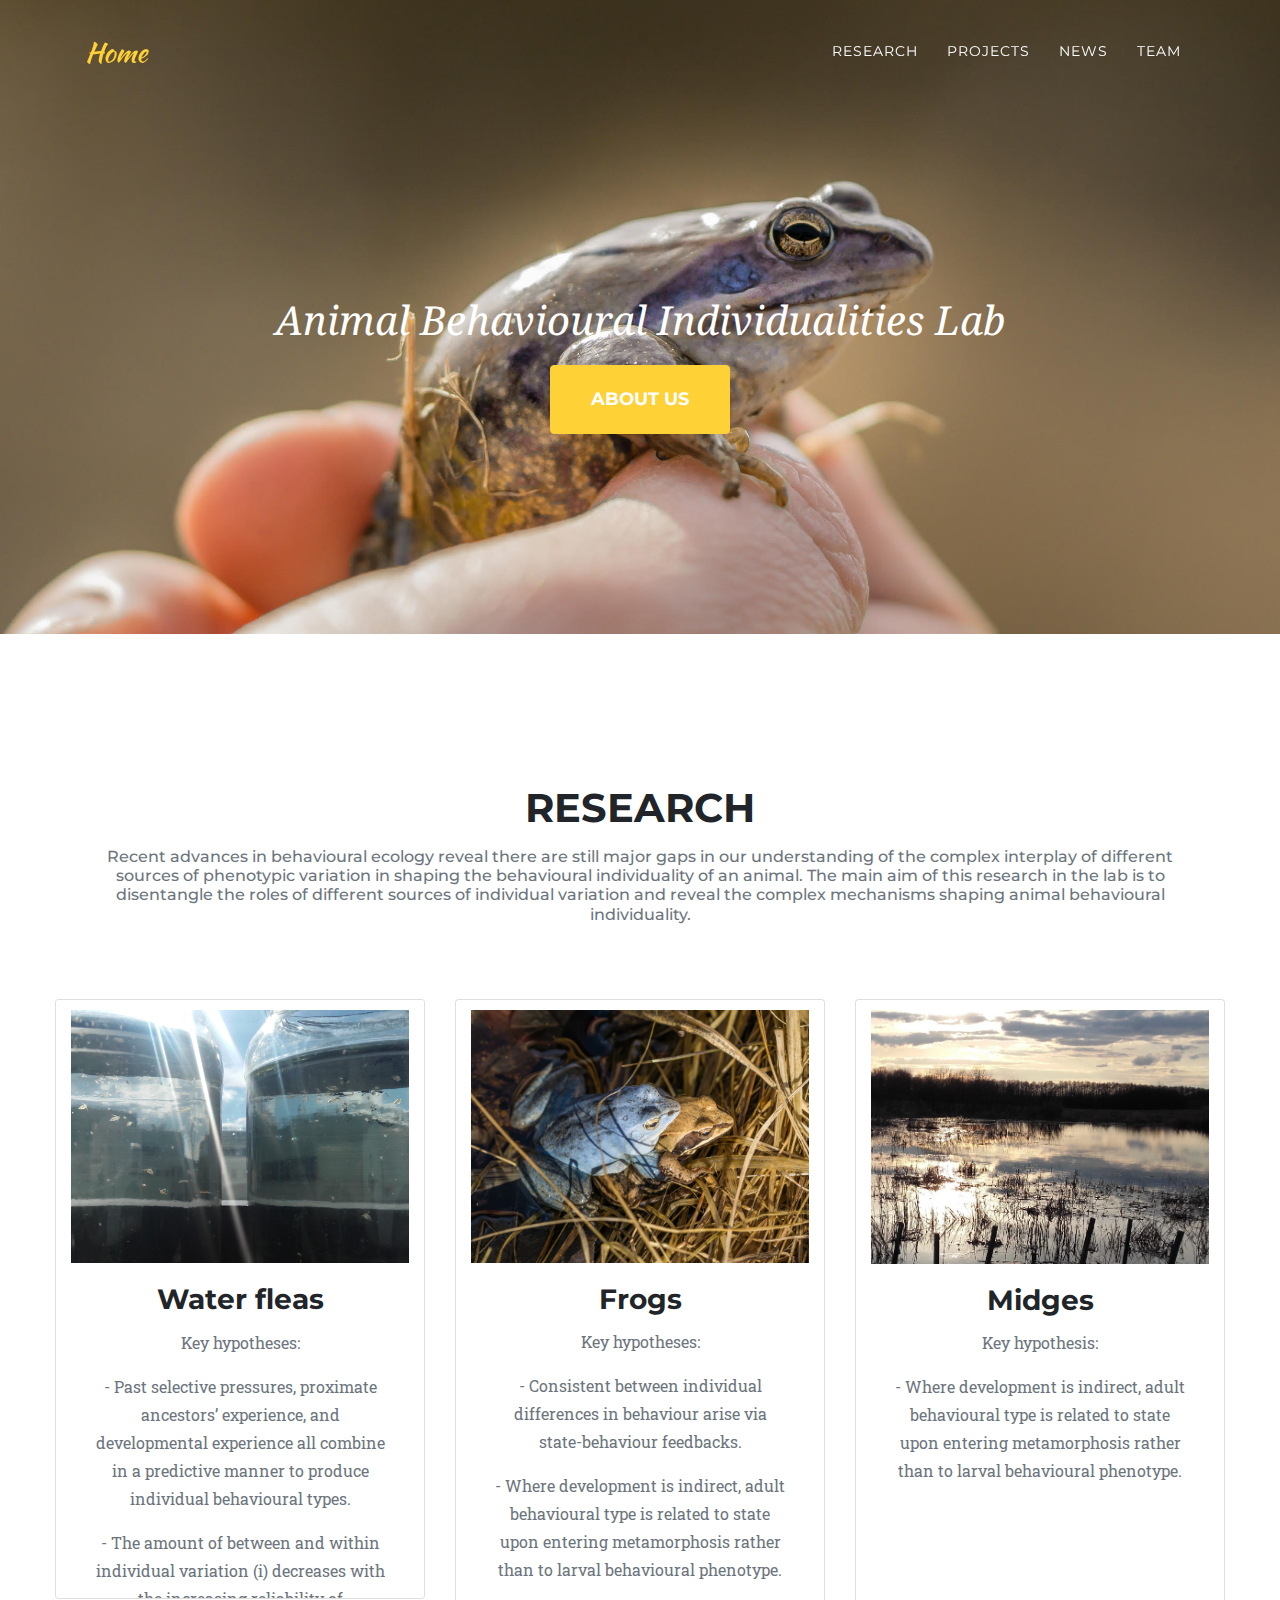
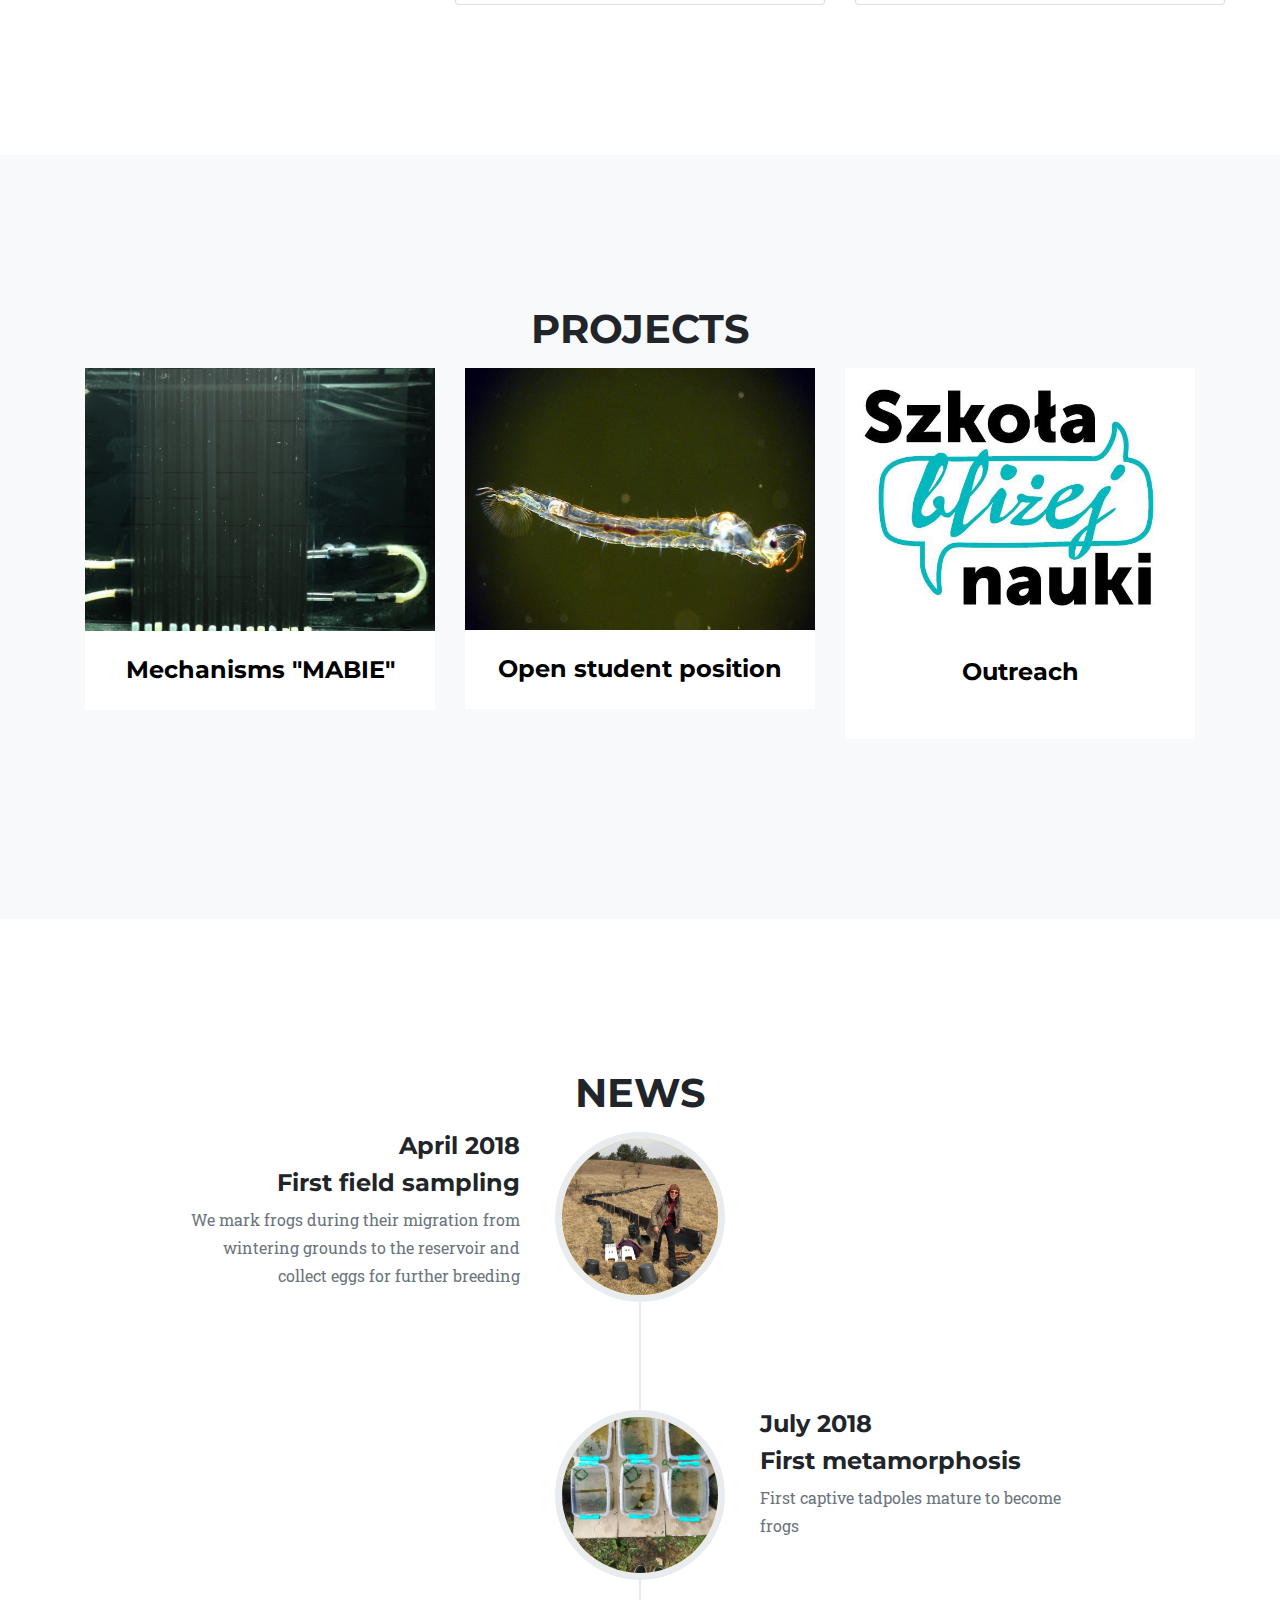
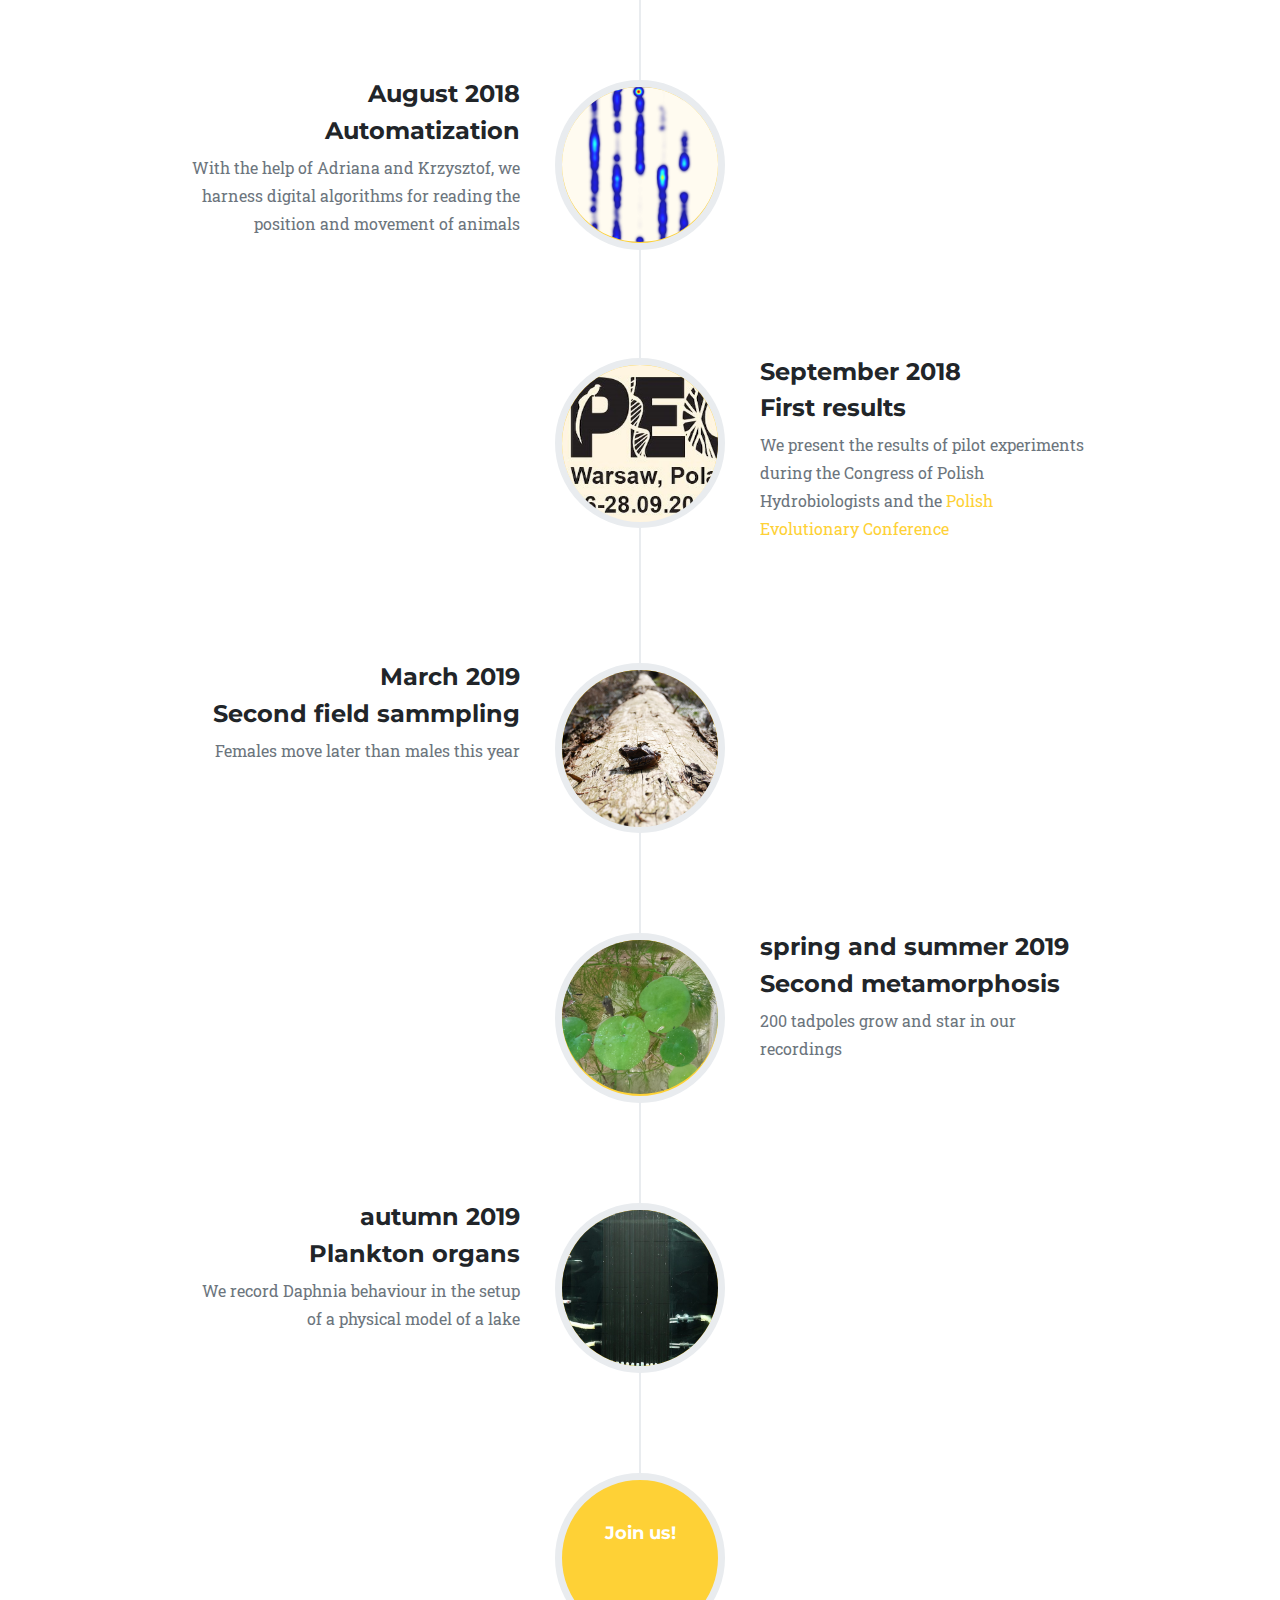
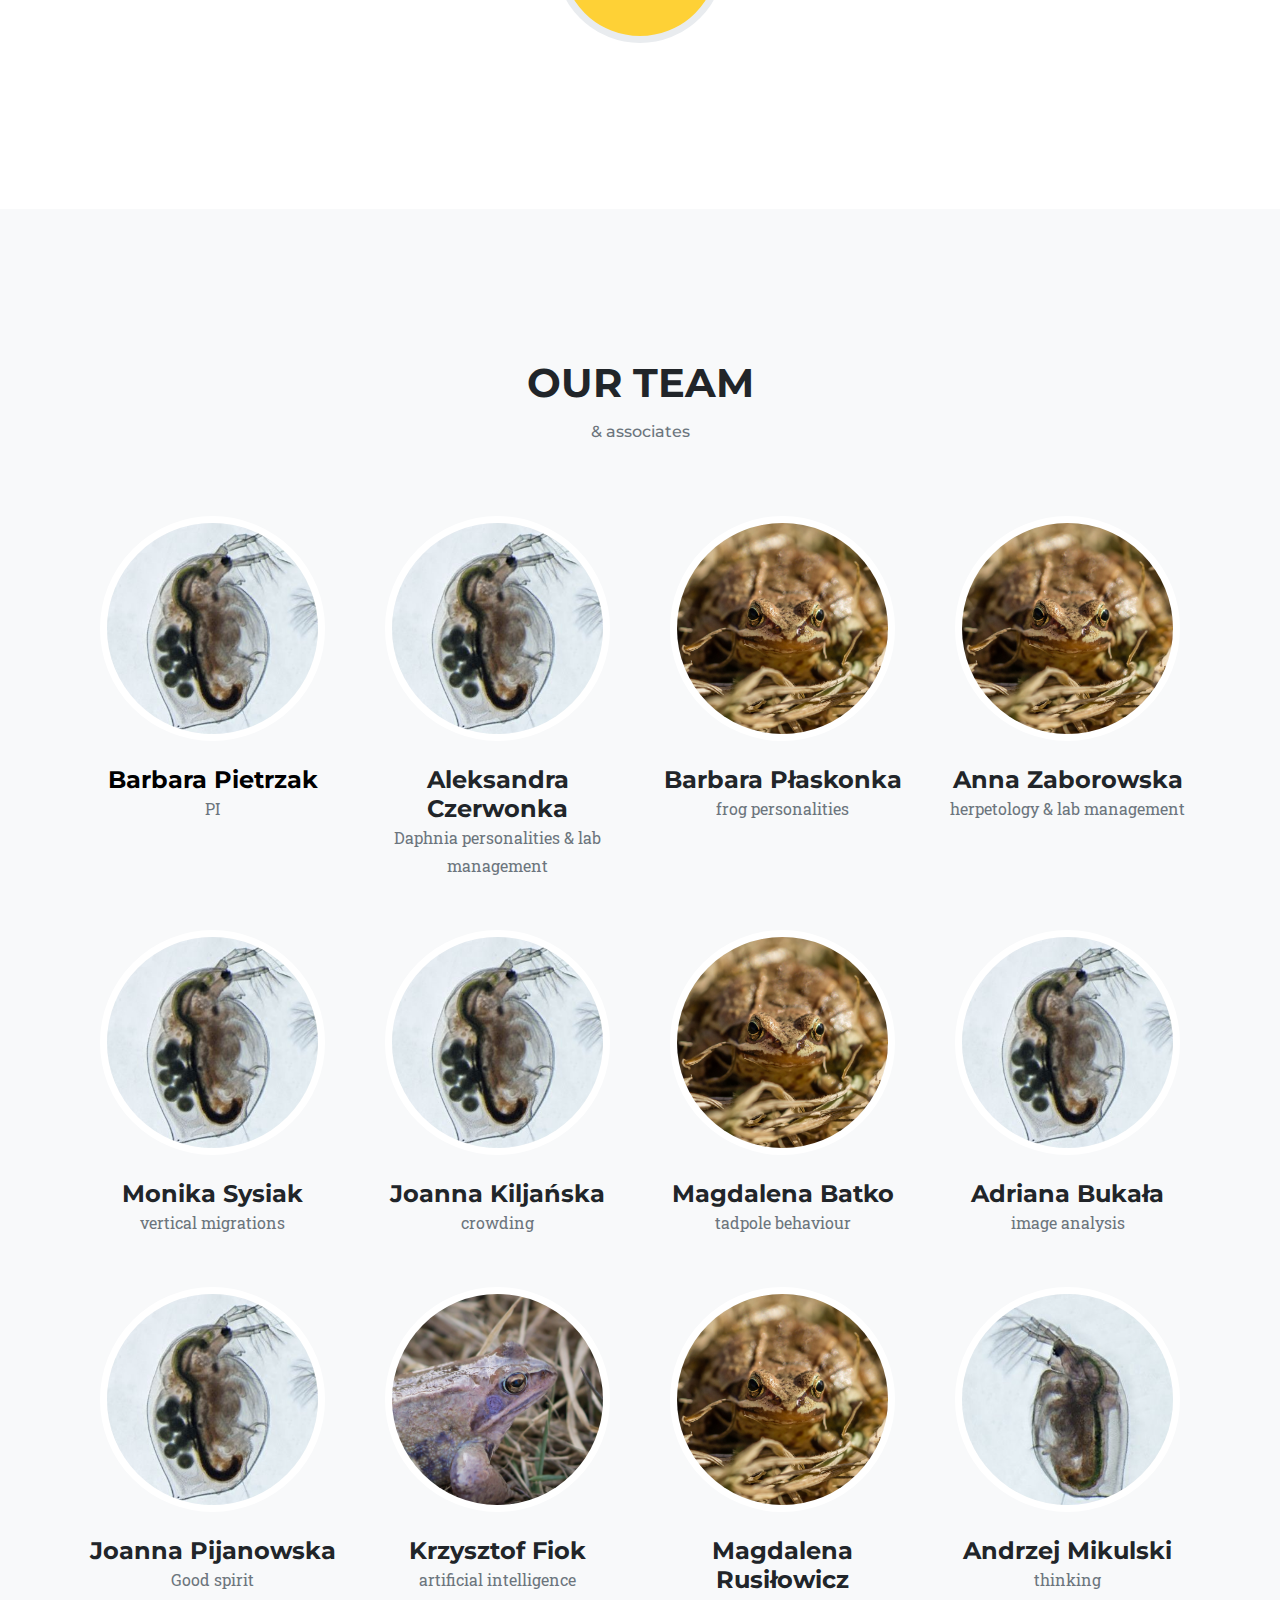
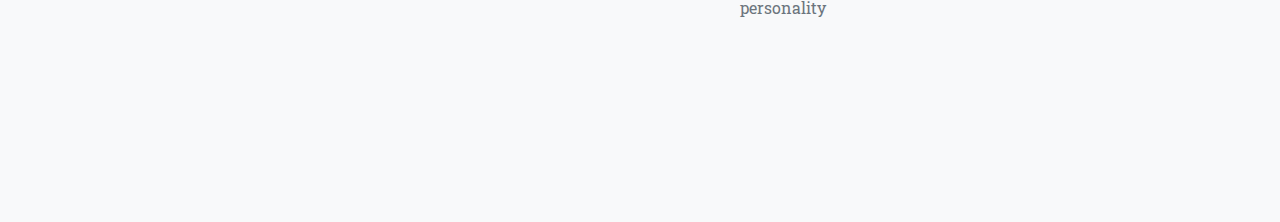
==== index.html @ 004478e5 "second version" ====
<!DOCTYPE html>
<html lang="en">

  <head>

    <meta charset="utf-8">
    <meta name="viewport" content="width=device-width, initial-scale=1, shrink-to-fit=no">
    <meta name="description" content="">
    <meta name="author" content="">

    <title>Mabie</title>

    <!-- Bootstrap core CSS -->
    <link href="vendor/bootstrap/css/bootstrap.min.css" rel="stylesheet">

    <!-- Custom fonts for this template -->
    <link href="vendor/font-awesome/css/font-awesome.min.css" rel="stylesheet" type="text/css">
    <link href="https://fonts.googleapis.com/css?family=Montserrat:500,400,700" rel="stylesheet" type="text/css">
    <link href='https://fonts.googleapis.com/css?family=Kaushan+Script' rel='stylesheet' type='text/css'>
    <link href='https://fonts.googleapis.com/css?family=Droid+Serif:500,400,700,400italic,700italic' rel='stylesheet' type='text/css'>
    <link href='https://fonts.googleapis.com/css?family=Roboto+Slab:500,400,100,300,700' rel='stylesheet' type='text/css'>

    <!-- Custom styles for this template -->
    <link href="css/agency.min.css" rel="stylesheet">

  </head>

  <body id="page-top">

    <!-- Navigation -->
    <nav class="navbar navbar-expand-lg navbar-dark fixed-top" id="mainNav">
      <div class="container">
        <a class="navbar-brand js-scroll-trigger" href="#page-top">Home</a>
        <button class="navbar-toggler navbar-toggler-right" type="button" data-toggle="collapse" data-target="#navbarResponsive" aria-controls="navbarResponsive" aria-expanded="false" aria-label="Toggle navigation">
          Menu
          <i class="fa fa-bars"></i>
        </button>
        <div class="collapse navbar-collapse" id="navbarResponsive">
          <ul class="navbar-nav text-uppercase ml-auto">
            <li class="nav-item">
              <a class="nav-link js-scroll-trigger" href="#services">Research</a>
            </li>
            <li class="nav-item">
              <a class="nav-link js-scroll-trigger" href="#portfolio">Projects</a>
            </li>
            <li class="nav-item">
              <a class="nav-link js-scroll-trigger" href="#about">News</a>
            </li>
            <li class="nav-item">
              <a class="nav-link js-scroll-trigger" href="#team">Team</a>
            </li>
          </ul>
        </div>
      </div>
    </nav>

    <!-- Header -->
    <header class="masthead">
      <div class="container">
        <div class="intro-text">
          <div class="intro-lead-in">Animal Behavioural Individualities Lab</div>
          <!-- <div class="intro-heading text-uppercase">Mabie</div> -->
        <!--  <div class="intro-lead-in">„Mechanisms of animal behavioural individuality emergence”</div>    -->
          <a class="btn btn-primary btn-xl text-uppercase js-scroll-trigger" href="#services">About us</a>
        </div>
      </div>
    </header>
    <!-- style="position: relative; top: -120px" -->

    <!-- Services -->
    <section id="services">
      <div class="container">
        <div class="row">
          <div class="col-lg-12 text-center">
            <h2 class="section-heading text-uppercase">Research</h2>
            <h3 class="section-subheading text-muted">Recent advances in behavioural ecology reveal there are still major gaps in our understanding of the complex interplay of different sources of phenotypic variation in shaping the behavioural individuality of an animal. The main aim of this research in the lab is to disentangle the roles of different sources of individual variation and reveal the complex mechanisms shaping animal behavioural individuality.</h3>
          </div>
        </div>
        <div class="row text-center">
      <div class="row">
        <div class="card-deck">

                      <div class="card col-md-4" style="height: 600px; overFlow: auto; scrollbar-width: none;">
                          <img class="card-img-top img-fluid" src="img/rozwielity.jpg" style="padding-top:10px;">
                          <div class="card-body">
                              <h3 class="card-title">Water fleas</h3>
                              <p class="card-text text-muted">Key hypotheses:</p>
                              <p class="card-text text-muted">- Past selective pressures, proximate ancestors’ experience, and developmental experience all combine in a predictive manner to produce individual behavioural types.</p>
                              <p class="card-text text-muted">- The amount of between and within individual variation (i) decreases with the increasing reliability of environmental cues, and (ii) increases with increasing amplitude and frequency of environmental fluctuations.</p>
                              <p class="card-text text-muted">- Consistent between individual differences in behaviour arise via state-behaviour feedbacks.</p>
                              <p class="card-text text-muted">- Total amount of intra-genotype variation is inversely related to the frequency of sexual reproduction.</p>
                            </div>
                      </div>


                      <div class="card col-md-4">
                          <img class="card-img-top img-fluid" src="img/zaby.jpg" style="padding-top:10px;">
                          <div class="card-body">
                              <h3 class="card-title">Frogs</h3>
                              <p class="card-text text-muted">Key hypotheses:</p>
                              <p class="card-text text-muted">- Consistent between individual differences in behaviour arise via state-behaviour feedbacks.</p>
                              <p class="card-text text-muted">- Where development is indirect, adult behavioural type is related to state upon entering metamorphosis rather than to larval behavioural phenotype.</p>
                          </div>
                      </div>


                      <div class="card col-md-4">
                          <img class="card-img-top img-fluid" src="img/wodzien.jpg" style="padding-top:10px;">
                          <div class="card-body">
                              <h3 class="card-title">Midges</h3>
                              <p class="card-text text-muted">Key hypothesis:</p>
                              <p class="card-text text-muted">- Where development is indirect, adult behavioural type is related to state upon entering metamorphosis rather than to larval behavioural phenotype.</p>
                          </div>
                      </div>

                </div>
              </div>


      </div>
    </section>

    <!-- Portfolio Grid -->
    <section class="bg-light" id="portfolio">
      <div class="container">
        <div class="row">
          <div class="col-lg-12 text-center">
            <h2 class="section-heading text-uppercase">Projects</h2>
            <!-- <h3 class="section-subheading text-muted">Działamy w ramach kilku projektów:</h3> -->
          </div>
        </div>
        <div class="row">
          <div class="col-md-4 col-sm-6 portfolio-item">
            <a class="portfolio-link" data-toggle="modal" href="#portfolioModal1" style="text-decoration:none; color: black;">
              <div class="portfolio-hover">
                <div class="portfolio-hover-content">
                  <i class="fa fa-plus fa-3x"></i>
                </div>
              </div>
              <img class="img-fluid" src="img/portfolio/1.jpg" alt="">

            <div class="portfolio-caption">
              <h4>Mechanisms "MABIE"</h4>
              <!-- <p class="text-muted">MABIE</p> -->
            </div>
            </a>
          </div>
          <div class="col-md-4 col-sm-6 portfolio-item">
            <a class="portfolio-link" data-toggle="modal" href="#portfolioModal2" style="text-decoration:none; color: black;">
              <div class="portfolio-hover">
                <div class="portfolio-hover-content">
                  <i class="fa fa-plus fa-3x"></i>
                </div>
              </div>
              <img class="img-fluid" src="img/portfolio/glass1.jpeg" alt="">
              <!-- <p class="text-muted" id="author">By Viridiflavus</p> -->
            <div class="portfolio-caption">
              <h4>Open student position</h4>
              <!-- <p class="text-muted">By Viridiflavus</p> -->
              <!-- By Viridiflavus -->
            </div>
            </a>
          </div>
          <div class="col-md-4 col-sm-6 portfolio-item">
            <a class="portfolio-link" data-toggle="modal" href="#portfolioModal3" style="text-decoration:none; color: black;">
              <div class="portfolio-hover">
                <div class="portfolio-hover-content">
                  <i class="fa fa-plus fa-3x"></i>
                </div>
              </div>
              <img class="img-fluid" src="img/portfolio/3.JPG" alt="">
            <div class="portfolio-caption">
              <h4>Outreach</h4>
              <p style="color: rgba(0, 0, 0, 0)">empty</p>
            </div>
            </a>
          </div>
        </div>
      </div>
    </section>

    <!-- About -->
    <section id="about">
      <div class="container">
        <div class="row">
          <div class="col-lg-12 text-center">
            <h2 id="zmieniany" class="section-heading text-uppercase">News</h2>
          </div>
        </div>
        <div class="row">
          <div class="col-lg-12">
            <ul class="timeline">

              <li>
                <div class="timeline-image">
                  <img class="rounded-circle img-fluid" src="img/about/1.jpg" alt="">
                </div>
                <div class="timeline-panel">
                  <div class="timeline-heading">
                    <h4>April 2018</h4>
                    <h4 class="subheading">First field sampling</h4>
                  </div>
                  <div class="timeline-body">
                    <p class="text-muted">We mark frogs during their migration from wintering grounds to the reservoir and collect eggs for further breeding</p>
                  </div>
                </div>
              </li>
              <li class="timeline-inverted">
                <div class="timeline-image">
                  <img class="rounded-circle img-fluid" src="img/about/2.jpg" alt="">
                </div>
                <div class="timeline-panel">
                  <div class="timeline-heading">
                    <h4>July 2018</h4>
                    <h4 class="subheading">First metamorphosis</h4>
                  </div>
                  <div class="timeline-body">
                    <p class="text-muted">First captive tadpoles mature to become frogs</p>
                  </div>
                </div>
              </li>
              <li>
                <div class="timeline-image">
                  <img class="rounded-circle img-fluid" src="img/about/3.png" alt="">
                </div>
                <div class="timeline-panel">
                  <div class="timeline-heading">
                    <h4>August 2018</h4>
                    <h4 class="subheading">Automatization</h4>
                  </div>
                  <div class="timeline-body">
                    <p class="text-muted">With the help of Adriana and Krzysztof, we harness digital algorithms for reading the position and movement of animals</p>
                  </div>
                </div>
              </li>
              <li class="timeline-inverted">
                <div class="timeline-image">
                  <img class="rounded-circle img-fluid" src="img/about/4.jpg" alt="">
                </div>
                <div class="timeline-panel">
                  <div class="timeline-heading">
                    <h4>September 2018</h4>
                    <h4 class="subheading">First results</h4>
                  </div>
                  <div class="timeline-body">
                    <p class="text-muted">We present the results of pilot experiments during the Congress of Polish Hydrobiologists and the <a target="_blank" href="http://pec2018.cent.uw.edu.pl/"><span>Polish Evolutionary Conference</span></a></p>
                  </div>
                </div>
              </li>
              <li class="timeline-image">
                  <div class="timeline-image">
                    <img class="rounded-circle img-fluid" src="img/about/5.jpg" alt="">
                  </div>
                  <div class="timeline-panel">
                    <div class="timeline-heading">
                      <h4>March 2019</h4>
                      <h4 class="subheading">Second field sammpling</h4>
                    </div>
                    <div class="timeline-body">
                      <p class="text-muted">Females move later than males this year</p>
                    </div>
                  </div>
                </li>
                <li class="timeline-inverted">
                  <div class="timeline-image">
                    <img class="rounded-circle img-fluid" src="img/about/kijanka.jpg" alt="">
                  </div>
                  <div class="timeline-panel">
                    <div class="timeline-heading">
                      <h4>spring and summer 2019</h4>
                      <h4 class="subheading">Second metamorphosis</h4>
                    </div>
                    <div class="timeline-body">
                      <p class="text-muted">200 tadpoles grow and star in our recordings</p>
                    </div>
                  </div>
                </li>
                <li class="timeline-image">
                    <div class="timeline-image">
                      <img class="rounded-circle img-fluid" src="img/badacze-kopia.jpg" alt="">
                    </div>
                    <div class="timeline-panel">
                      <div class="timeline-heading">
                        <h4>autumn 2019</h4>
                        <h4 class="subheading">Plankton organs</h4>
                      </div>
                      <div class="timeline-body">
                        <p class="text-muted">We record Daphnia behaviour in the setup of a physical model of a lake</p>
                      </div>
                    </div>
                  </li>
              <li class="timeline-inverted">
                <div class="timeline-image">
                  <h4>Join us!</h4>
                </div>
              </li>
            </ul>
          </div>
        </div>
      </div>
    </section>

    <!-- Team -->
    <section class="bg-light" id="team">
      <div class="container">
        <div class="row">
          <div class="col-lg-12 text-center">
            <h2 class="section-heading text-uppercase">Our team</h2>
            <h3 class="section-subheading text-muted">& associates</h3>
          </div>
        </div>
        <div class="row">
          <div class="col-sm-3">
            <div class="team-member">
              <img class="mx-auto rounded-circle" src="img/team/dsamica.jpg" alt="">
              <a style="color:black;" target="_blank" href="http://www.hydro.biol.uw.edu.pl/en/barbara-pietrzak-phd.html"><h4>Barbara Pietrzak</h4></a>
              <p class="text-muted">PI</p>

            </div>
          </div>
          <div class="col-sm-3">
            <div class="team-member">
              <img class="mx-auto rounded-circle" src="img/team/dsamica.jpg" alt="">
              <h4>Aleksandra Czerwonka</h4>
              <p class="text-muted">Daphnia personalities & lab management</p>

            </div>
          </div>
          <div class="col-sm-3">
            <div class="team-member">
              <img class="mx-auto rounded-circle" src="img/team/rsamica.jpg" alt="">
              <h4>Barbara Płaskonka</h4>
              <p class="text-muted">frog personalities</p>

            </div>
          </div>
        <div class="col-sm-3">
          <div class="team-member">
            <img class="mx-auto rounded-circle" src="img/team/rsamica.jpg" alt="">
            <h4>Anna Zaborowska</h4>
            <p class="text-muted">herpetology & lab management</p>

          </div>
        </div>
        </div>
        <div class="row">
          <div class="col-sm-3">
            <div class="team-member">
              <img class="mx-auto rounded-circle" src="img/team/dsamica.jpg" alt="">
              <h4>Monika Sysiak</h4>
              <p class="text-muted">vertical migrations</p>

            </div>
          </div>
          <div class="col-sm-3">
            <div class="team-member">
              <img class="mx-auto rounded-circle" src="img/team/dsamica.jpg" alt="">
              <h4>Joanna Kiljańska</h4>
              <p class="text-muted">crowding</p>

            </div>
          </div>
          <div class="col-sm-3">
            <div class="team-member">
              <img class="mx-auto rounded-circle" src="img/team/rsamica.jpg" alt="">
              <h4>Magdalena Batko</h4>
              <p class="text-muted">tadpole behaviour</p>

            </div>
          </div>
        <div class="col-sm-3">
          <div class="team-member">
            <img class="mx-auto rounded-circle" src="img/team/dsamica.jpg" alt="">
            <h4>Adriana Bukała</h4>
            <p class="text-muted">image analysis</p>

          </div>
        </div>
        </div>
        <div class="row justify-content-center">
        <div class="col-sm-3">
          <div class="team-member">
            <img class="mx-auto rounded-circle" src="img/team/dsamica.jpg" alt="">
            <h4>Joanna Pijanowska</h4>
            <p class="text-muted">Good spirit</p>

          </div>
        </div>
        <div class="col-sm-3">
          <div class="team-member">
            <img class="mx-auto rounded-circle" src="img/team/rsamiec.jpg" alt="">
            <h4>Krzysztof Fiok</h4>
            <p class="text-muted">artificial intelligence</p>

          </div>
        </div>
        <div class="col-sm-3">
            <div class="team-member">
              <img class="mx-auto rounded-circle" src="img/team/rsamica.jpg" alt="">
              <h4>Magdalena Rusiłowicz</h4>
              <p class="text-muted">personality</p>
  
            </div>
          </div>
          <div class="col-sm-3">
              <div class="team-member">
                <img class="mx-auto rounded-circle" src="img/team/dsamiec.jpg" alt="">
                <h4>Andrzej Mikulski</h4>
                <p class="text-muted">thinking</p>
    
              </div>
            </div>
      </div>

      <!--
        <div class="row">
          <div class="col-lg-8 mx-auto text-center">
            <p class="large text-muted">Lorem ipsum dolor sit amet, consectetur adipisicing elit. Aut eaque, laboriosam veritatis, quos non quis ad perspiciatis, totam corporis ea, alias ut unde.</p>
          </div>
        </div>
      </div>
    </section>
  -->


    <!-- Portfolio Modals -->

    <!-- Modal 1 -->
    <div class="portfolio-modal modal fade" id="portfolioModal1" tabindex="-1" role="dialog" aria-hidden="true">
      <div class="modal-dialog">
        <div class="modal-content">
          <div class="close-modal" data-dismiss="modal">
            <div class="lr">
              <div class="rl"></div>
            </div>
          </div>
          <div class="container">
            <div class="row">
              <div class="col-lg-8 mx-auto">
                <div class="modal-body">
                  <!-- Project Details Go Here -->
                  <h3 class="text-uppercase">Mechanisms of Animal Behavioural Individuality Emergence</h3>
                <!--  <p class="item-intro text-muted">Lorem ipsum dolor sit amet consectetur.</p>-->
                  <img class="img-fluid d-block mx-auto" src="img/portfolio/1.jpg" alt="">
                  <a target="_blank" href="https://projekty.ncn.gov.pl/index.php?s=14047"><p>SONATA NCN 2016/23/D/NZ8/01736</p></a>
                  <ul class="list-inline">
                    <li>PI: Barbara Pietrzak</li>
                    <li>Years: 2017-2020</li>
                  </ul>
                  <button class="btn btn-primary" data-dismiss="modal" type="button">
                    <i class="fa fa-times"></i>
                    Close</button>
                </div>
              </div>
            </div>
          </div>
        </div>
      </div>
    </div>

    <!-- Modal 2 -->
    <div class="portfolio-modal modal fade" id="portfolioModal2" tabindex="-1" role="dialog" aria-hidden="true">
      <div class="modal-dialog">
        <div class="modal-content">
          <div class="close-modal" data-dismiss="modal">
            <div class="lr">
              <div class="rl"></div>
            </div>
          </div>
          <div class="container">
            <div class="row">
              <div class="col-lg-8 mx-auto">
                <div class="modal-body">
                  <!-- Project Details Go Here -->
                  <h3 class="text-uppercase">Behavioural consistency across metamorphosis</h3>
                <!--  <p class="item-intro text-muted">Lorem ipsum dolor sit amet consectetur.</p>-->
                  <img class="img-fluid d-block mx-auto" src="img/portfolio/glass1.jpeg" alt="">
                  <p>We are inviting MSc student to join the team to perform experimental manipulation of behavioural consistency across metamorphosis in a dipteran, Chaoborus flavicans. Scholarship available.</p>
                  <!-- <ul class="list-inline">
                    <li>Kierownik Projektu: Magdalena Rusiłowicz</li>
                    <li>Czas realizacji: 2018-2019</li>
                  </ul> -->
                  <button class="btn btn-primary" data-dismiss="modal" type="button">
                    <i class="fa fa-times"></i>
                    Close</button>
                </div>
              </div>
            </div>
          </div>
        </div>
      </div>
    </div>

    <!-- Modal 3 -->
    <div class="portfolio-modal modal fade" id="portfolioModal3" tabindex="-1" role="dialog" aria-hidden="true">
      <div class="modal-dialog">
        <div class="modal-content">
          <div class="close-modal" data-dismiss="modal">
            <div class="lr">
              <div class="rl"></div>
            </div>
          </div>
          <div class="container">
            <div class="row">
              <div class="col-lg-8 mx-auto">
                <div class="modal-body">
                  <!-- Project Details Go Here -->
                  <h3 class="text-uppercase">Environment makes the animal</h3>
                <!--<p class="item-intro text-muted">Lorem ipsum dolor sit amet consectetur.</p> -->
                  <img class="img-fluid d-block" src="img/portfolio/3.JPG" alt="">
                  <p>Research project carried out by school teachers and pupils as part of the educational project <a target="_blank" href="http://www.kopernik.org.pl/en/projekty-specjalne/european-projects/szkola-blizej-nauki/"><span>„School Closer to Science”</span></a> prepared by the Copernicus Science Centre in partnership with Masovian self-governments. Under the supervision of the PI and the teachers, school children designed and performed experiments to answer how different environmental factors, such as the presence of predators, shape the behaviour of water fleas.</p>
                  <ul class="list-inline">
                    <li>PI: Barbara Pietrzak</li>
                    <li>Years: 2018-2019</li>
                  </ul>
                  <button class="btn btn-primary" data-dismiss="modal" type="button">
                    <i class="fa fa-times"></i>
                    Close</button>
                </div>
              </div>
            </div>
          </div>
        </div>
      </div>
    </div>



    <!-- Bootstrap core JavaScript -->
    <script src="vendor/jquery/jquery.min.js"></script>
    <script src="vendor/bootstrap/js/bootstrap.bundle.min.js"></script>

    <!-- Plugin JavaScript -->
    <script src="vendor/jquery-easing/jquery.easing.min.js"></script>

    <!-- Contact form JavaScript -->
    <script src="js/jqBootstrapValidation.js"></script>
    <script src="js/contact_me.js"></script>

    <!-- Custom scripts for this template -->
    <script src="js/agency.min.js"></script>

  </body>

</html>
---- css/agency.min.css ----
/*!
 * Start Bootstrap - Agency v4.1.1 (https://startbootstrap.com/template-overviews/agency)
 * Copyright 2013-2018 Start Bootstrap
 * Licensed under MIT (https://github.com/BlackrockDigital/startbootstrap-agency/blob/master/LICENSE)
 */body{overflow-x:hidden;font-family:'Roboto Slab','Helvetica Neue',Helvetica,Arial,sans-serif}p{line-height:1.75}a{color:#fed136}a:hover{color:#fec503}.text-primary{color:#fed136!important}h1,h2,h3,h4,h5,h6{font-weight:700;font-family:Montserrat,'Helvetica Neue',Helvetica,Arial,sans-serif}section{padding:100px 0}section h2.section-heading{font-size:40px;margin-top:0;margin-bottom:15px}
 section h3.section-subheading{font-size:16px;font-weight:500;margin-bottom:75px;text-transform:none;font-family: 'Montserrat', 'Helvetica Neue', Helvetica, Arial, sans-serif;}@media (min-width:768px){section{padding:150px 0}}.btn{font-family:Montserrat,'Helvetica Neue',Helvetica,Arial,sans-serif;font-weight:700}.btn-xl{font-size:18px;padding:20px 40px}.btn-primary{background-color:#fed136;border-color:#fed136}.btn-primary:active,.btn-primary:focus,.btn-primary:hover{background-color:#fec810!important;border-color:#fec810!important;color:#fff}.btn-primary:active,.btn-primary:focus{box-shadow:0 0 0 .2rem rgba(254,209,55,.5)!important}::-moz-selection{background:#fed136;text-shadow:none}::selection{background:#fed136;text-shadow:none}img::selection{background:0 0}img::-moz-selection{background:0 0}#mainNav{background-color:#212529}#mainNav .navbar-toggler{font-size:12px;right:0;padding:13px;text-transform:uppercase;color:#fff;border:0;background-color:#fed136;font-family:Montserrat,'Helvetica Neue',Helvetica,Arial,sans-serif}#mainNav .navbar-brand{color:#fed136;font-family:'Kaushan Script','Helvetica Neue',Helvetica,Arial,cursive}#mainNav .navbar-brand.active,#mainNav .navbar-brand:active,#mainNav .navbar-brand:focus,#mainNav .navbar-brand:hover{color:#fec503}#mainNav .navbar-nav .nav-item .nav-link{font-size:90%;font-weight:400;padding:.75em 0;letter-spacing:1px;color:#fff;font-family:Montserrat,'Helvetica Neue',Helvetica,Arial,sans-serif}#mainNav .navbar-nav .nav-item .nav-link.active,#mainNav .navbar-nav .nav-item .nav-link:hover{color:#fed136}@media (min-width:992px){#mainNav{padding-top:25px;padding-bottom:25px;-webkit-transition:padding-top .3s,padding-bottom .3s;-moz-transition:padding-top .3s,padding-bottom .3s;transition:padding-top .3s,padding-bottom .3s;border:none;background-color:transparent}#mainNav .navbar-brand{font-size:1.75em;-webkit-transition:all .3s;-moz-transition:all .3s;transition:all .3s}#mainNav .navbar-nav .nav-item .nav-link{padding:1.1em 1em!important}#mainNav.navbar-shrink{padding-top:0;padding-bottom:0;background-color:#212529}#mainNav.navbar-shrink .navbar-brand{font-size:1.25em;padding:12px 0}}header.masthead{text-align:center;color:#fff;background-image:url(../img/frog.jpg);background-repeat:no-repeat;background-attachment:scroll;background-position:center center;-webkit-background-size:cover;-moz-background-size:cover;-o-background-size:cover;background-size:cover}header.masthead .intro-text{padding-top:150px;padding-bottom:100px}header.masthead .intro-text .intro-lead-in{font-size:22px;font-style:italic;line-height:22px;margin-bottom:25px;font-family:'Droid Serif','Helvetica Neue',Helvetica,Arial,sans-serif}header.masthead .intro-text .intro-heading{font-size:50px;font-weight:700;line-height:50px;margin-bottom:25px;font-family:Montserrat,'Helvetica Neue',Helvetica,Arial,sans-serif}@media (min-width:768px){header.masthead .intro-text{padding-top:300px;padding-bottom:200px}header.masthead .intro-text .intro-lead-in{font-size:40px;font-style:italic;line-height:40px;margin-bottom:25px;font-family:'Droid Serif','Helvetica Neue',Helvetica,Arial,sans-serif}header.masthead .intro-text .intro-heading{font-size:75px;font-weight:700;line-height:75px;margin-bottom:50px;font-family:Montserrat,'Helvetica Neue',Helvetica,Arial,sans-serif}}.service-heading{margin:15px 0;text-transform:none}#portfolio .portfolio-item{right:0;margin:0 0 15px}#portfolio .portfolio-item .portfolio-link{position:relative;display:block;max-width:400px;margin:0 auto;cursor:pointer}#portfolio .portfolio-item .portfolio-link .portfolio-hover{position:absolute;width:100%;height:100%;-webkit-transition:all ease .5s;-moz-transition:all ease .5s;transition:all ease .5s;opacity:0;background:rgba(254,209,54,.9)}#portfolio .portfolio-item .portfolio-link .portfolio-hover:hover{opacity:1}#portfolio .portfolio-item .portfolio-link .portfolio-hover .portfolio-hover-content{font-size:20px;position:absolute;top:50%;width:100%;height:20px;margin-top:-12px;text-align:center;color:#fff}#portfolio .portfolio-item .portfolio-link .portfolio-hover .portfolio-hover-content i{margin-top:-12px}#portfolio .portfolio-item .portfolio-link .portfolio-hover .portfolio-hover-content h3,#portfolio .portfolio-item .portfolio-link .portfolio-hover .portfolio-hover-content h4{margin:0}#portfolio .portfolio-item .portfolio-caption{max-width:400px;margin:0 auto;padding:25px;text-align:center;background-color:#fff}#portfolio .portfolio-item .portfolio-caption h4{margin:0;text-transform:none}#portfolio .portfolio-item .portfolio-caption p{font-size:16px;font-style:italic;margin:0;font-family:'Droid Serif','Helvetica Neue',Helvetica,Arial,sans-serif}#portfolio *{z-index:2}@media (min-width:767px){#portfolio .portfolio-item{margin:0 0 30px}}.portfolio-modal{padding-right:0!important}.portfolio-modal .modal-dialog{margin:1rem;max-width:100vw}.portfolio-modal .modal-content{padding:100px 0;text-align:center}.portfolio-modal .modal-content h2{font-size:3em;margin-bottom:15px}.portfolio-modal .modal-content p{margin-bottom:30px}.portfolio-modal .modal-content p.item-intro{font-size:16px;font-style:italic;margin:20px 0 30px;font-family:'Droid Serif','Helvetica Neue',Helvetica,Arial,sans-serif}.portfolio-modal .modal-content ul.list-inline{margin-top:0;margin-bottom:30px}.portfolio-modal .modal-content img{margin-bottom:30px}.portfolio-modal .modal-content button{cursor:pointer}.portfolio-modal .close-modal{position:absolute;top:25px;right:25px;width:75px;height:75px;cursor:pointer;background-color:transparent}.portfolio-modal .close-modal:hover{opacity:.3}.portfolio-modal .close-modal .lr{z-index:1051;width:1px;height:75px;margin-left:35px;-webkit-transform:rotate(45deg);-ms-transform:rotate(45deg);transform:rotate(45deg);background-color:#212529}.portfolio-modal .close-modal .lr .rl{z-index:1052;width:1px;height:75px;-webkit-transform:rotate(90deg);-ms-transform:rotate(90deg);transform:rotate(90deg);background-color:#212529}.timeline{position:relative;padding:0;list-style:none}.timeline:before{position:absolute;top:0;bottom:0;left:40px;width:2px;margin-left:-1.5px;content:'';background-color:#e9ecef}.timeline>li{position:relative;min-height:50px;margin-bottom:50px}.timeline>li:after,.timeline>li:before{display:table;content:' '}.timeline>li:after{clear:both}.timeline>li .timeline-panel{position:relative;float:right;width:100%;padding:0 20px 0 100px;text-align:left}.timeline>li .timeline-panel:before{right:auto;left:-15px;border-right-width:15px;border-left-width:0}.timeline>li .timeline-panel:after{right:auto;left:-14px;border-right-width:14px;border-left-width:0}.timeline>li .timeline-image{position:absolute;z-index:100;left:0;width:80px;height:80px;margin-left:0;text-align:center;color:#fff;border:7px solid #e9ecef;border-radius:100%;background-color:#fed136}.timeline>li .timeline-image h4{font-size:10px;line-height:14px;margin-top:12px}.timeline>li.timeline-inverted>.timeline-panel{float:right;padding:0 20px 0 100px;text-align:left}.timeline>li.timeline-inverted>.timeline-panel:before{right:auto;left:-15px;border-right-width:15px;border-left-width:0}.timeline>li.timeline-inverted>.timeline-panel:after{right:auto;left:-14px;border-right-width:14px;border-left-width:0}.timeline>li:last-child{margin-bottom:0}.timeline .timeline-heading h4{margin-top:0;color:inherit}.timeline .timeline-heading h4.subheading{text-transform:none}.timeline .timeline-body>p,.timeline .timeline-body>ul{margin-bottom:0}@media (min-width:768px){.timeline:before{left:50%}.timeline>li{min-height:100px;margin-bottom:100px}.timeline>li .timeline-panel{float:left;width:41%;padding:0 20px 20px 30px;text-align:right}.timeline>li .timeline-image{left:50%;width:100px;height:100px;margin-left:-50px}.timeline>li .timeline-image h4{font-size:13px;line-height:18px;margin-top:16px}.timeline>li.timeline-inverted>.timeline-panel{float:right;padding:0 30px 20px 20px;text-align:left}}@media (min-width:992px){.timeline>li{min-height:150px}.timeline>li .timeline-panel{padding:0 20px 20px}.timeline>li .timeline-image{width:150px;height:150px;margin-left:-75px}.timeline>li .timeline-image h4{font-size:18px;line-height:26px;margin-top:30px}.timeline>li.timeline-inverted>.timeline-panel{padding:0 20px 20px}}@media (min-width:1200px){.timeline>li{min-height:170px}.timeline>li .timeline-panel{padding:0 20px 20px 100px}.timeline>li .timeline-image{width:170px;height:170px;margin-left:-85px}.timeline>li .timeline-image h4{margin-top:40px}.timeline>li.timeline-inverted>.timeline-panel{padding:0 100px 20px 20px}}.team-member{margin-bottom:50px;text-align:center}.team-member img{width:225px;height:225px;border:7px solid #fff}.team-member h4{margin-top:25px;margin-bottom:0;text-transform:none}.team-member p{margin-top:0}section#contact{background-color:#212529;background-image:url(../img/map-image.png);background-repeat:no-repeat;background-position:center}section#contact .section-heading{color:#fff}section#contact .form-group{margin-bottom:25px}section#contact .form-group input,section#contact .form-group textarea{padding:20px}section#contact .form-group input.form-control{height:auto}section#contact .form-group textarea.form-control{height:248px}section#contact .form-control:focus{border-color:#fed136;box-shadow:none}section#contact ::-webkit-input-placeholder{font-weight:700;color:#ced4da;font-family:Montserrat,'Helvetica Neue',Helvetica,Arial,sans-serif}section#contact :-moz-placeholder{font-weight:700;color:#ced4da;font-family:Montserrat,'Helvetica Neue',Helvetica,Arial,sans-serif}section#contact ::-moz-placeholder{font-weight:700;color:#ced4da;font-family:Montserrat,'Helvetica Neue',Helvetica,Arial,sans-serif}section#contact :-ms-input-placeholder{font-weight:700;color:#ced4da;font-family:Montserrat,'Helvetica Neue',Helvetica,Arial,sans-serif}footer{padding:25px 0;text-align:center}footer span.copyright{font-size:90%;line-height:40px;text-transform:none;font-family:Montserrat,'Helvetica Neue',Helvetica,Arial,sans-serif}footer ul.quicklinks{font-size:90%;line-height:40px;margin-bottom:0;text-transform:none;font-family:Montserrat,'Helvetica Neue',Helvetica,Arial,sans-serif}ul.social-buttons{margin-bottom:0}ul.social-buttons li a{font-size:20px;line-height:40px;display:block;width:40px;height:40px;-webkit-transition:all .3s;-moz-transition:all .3s;transition:all .3s;color:#fff;border-radius:100%;outline:0;background-color:#212529}ul.social-buttons li a:active,ul.social-buttons li a:focus,ul.social-buttons li a:hover{background-color:#fed136}
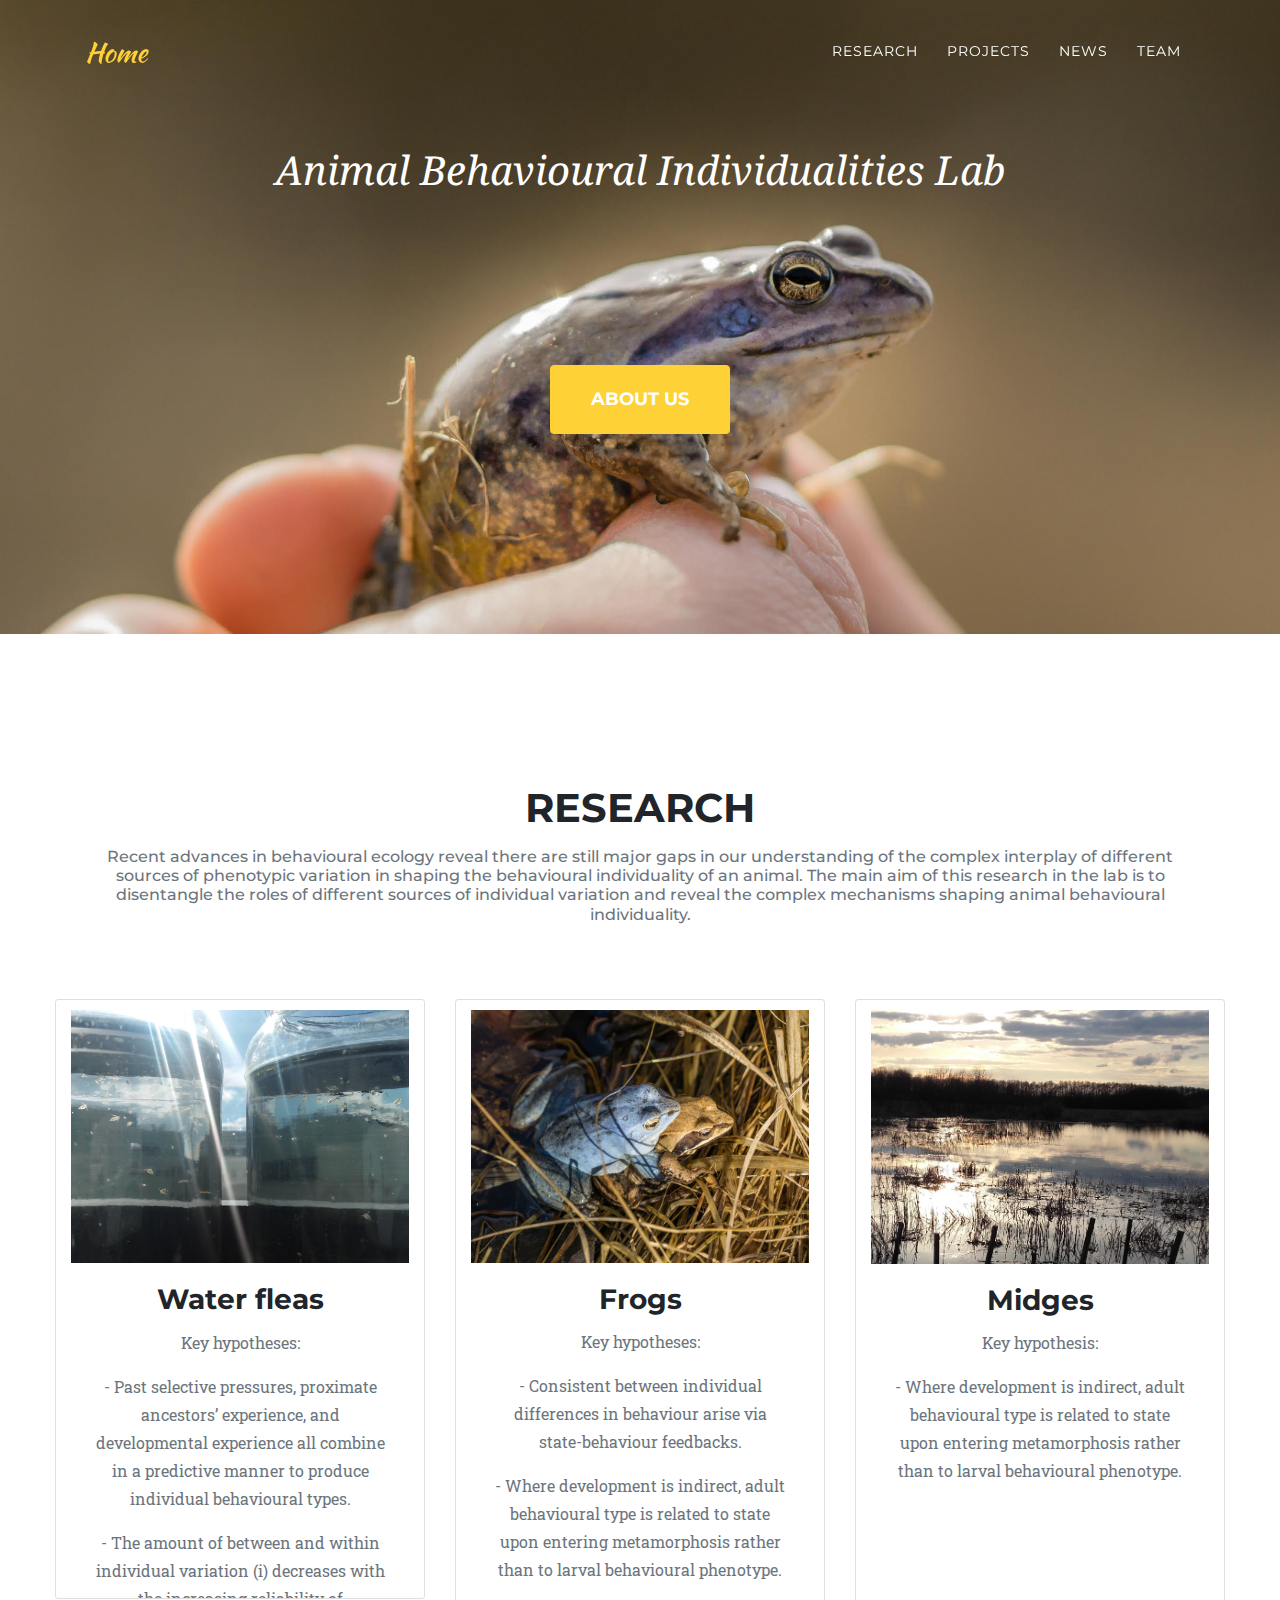
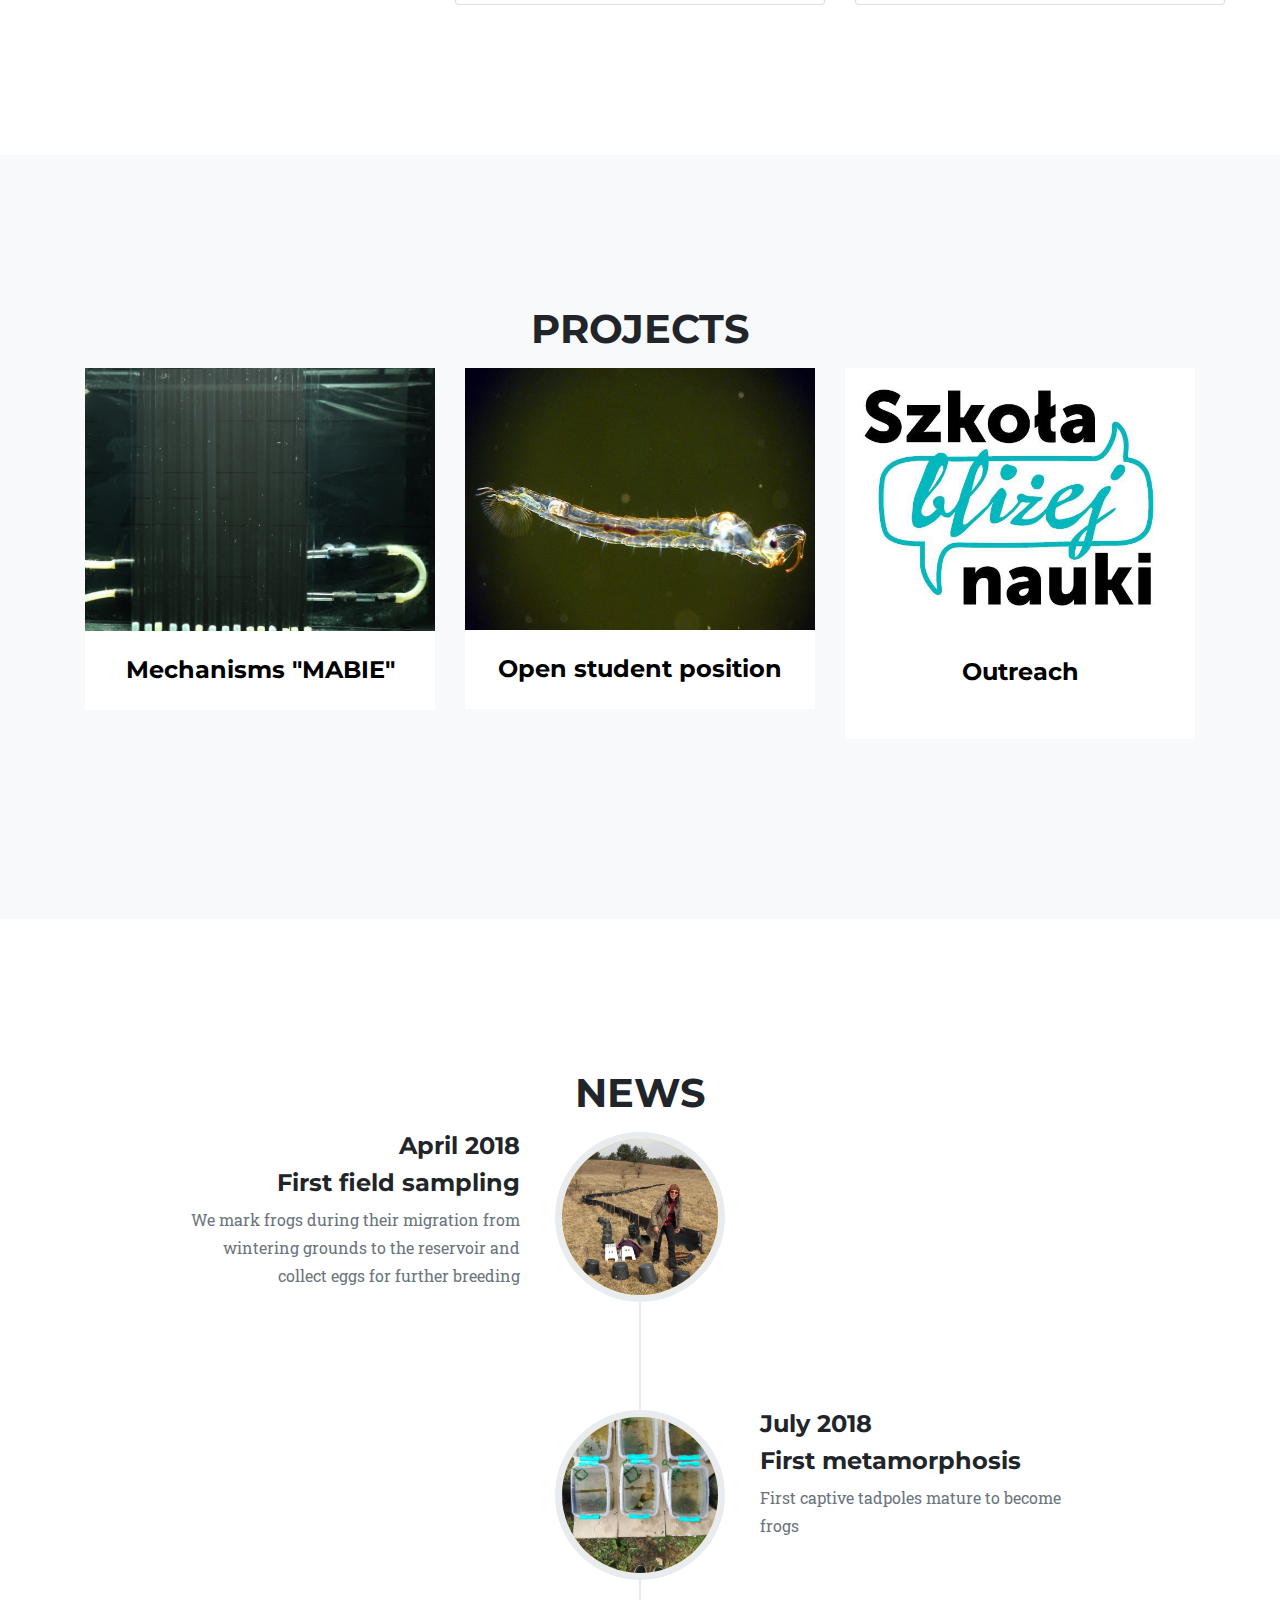
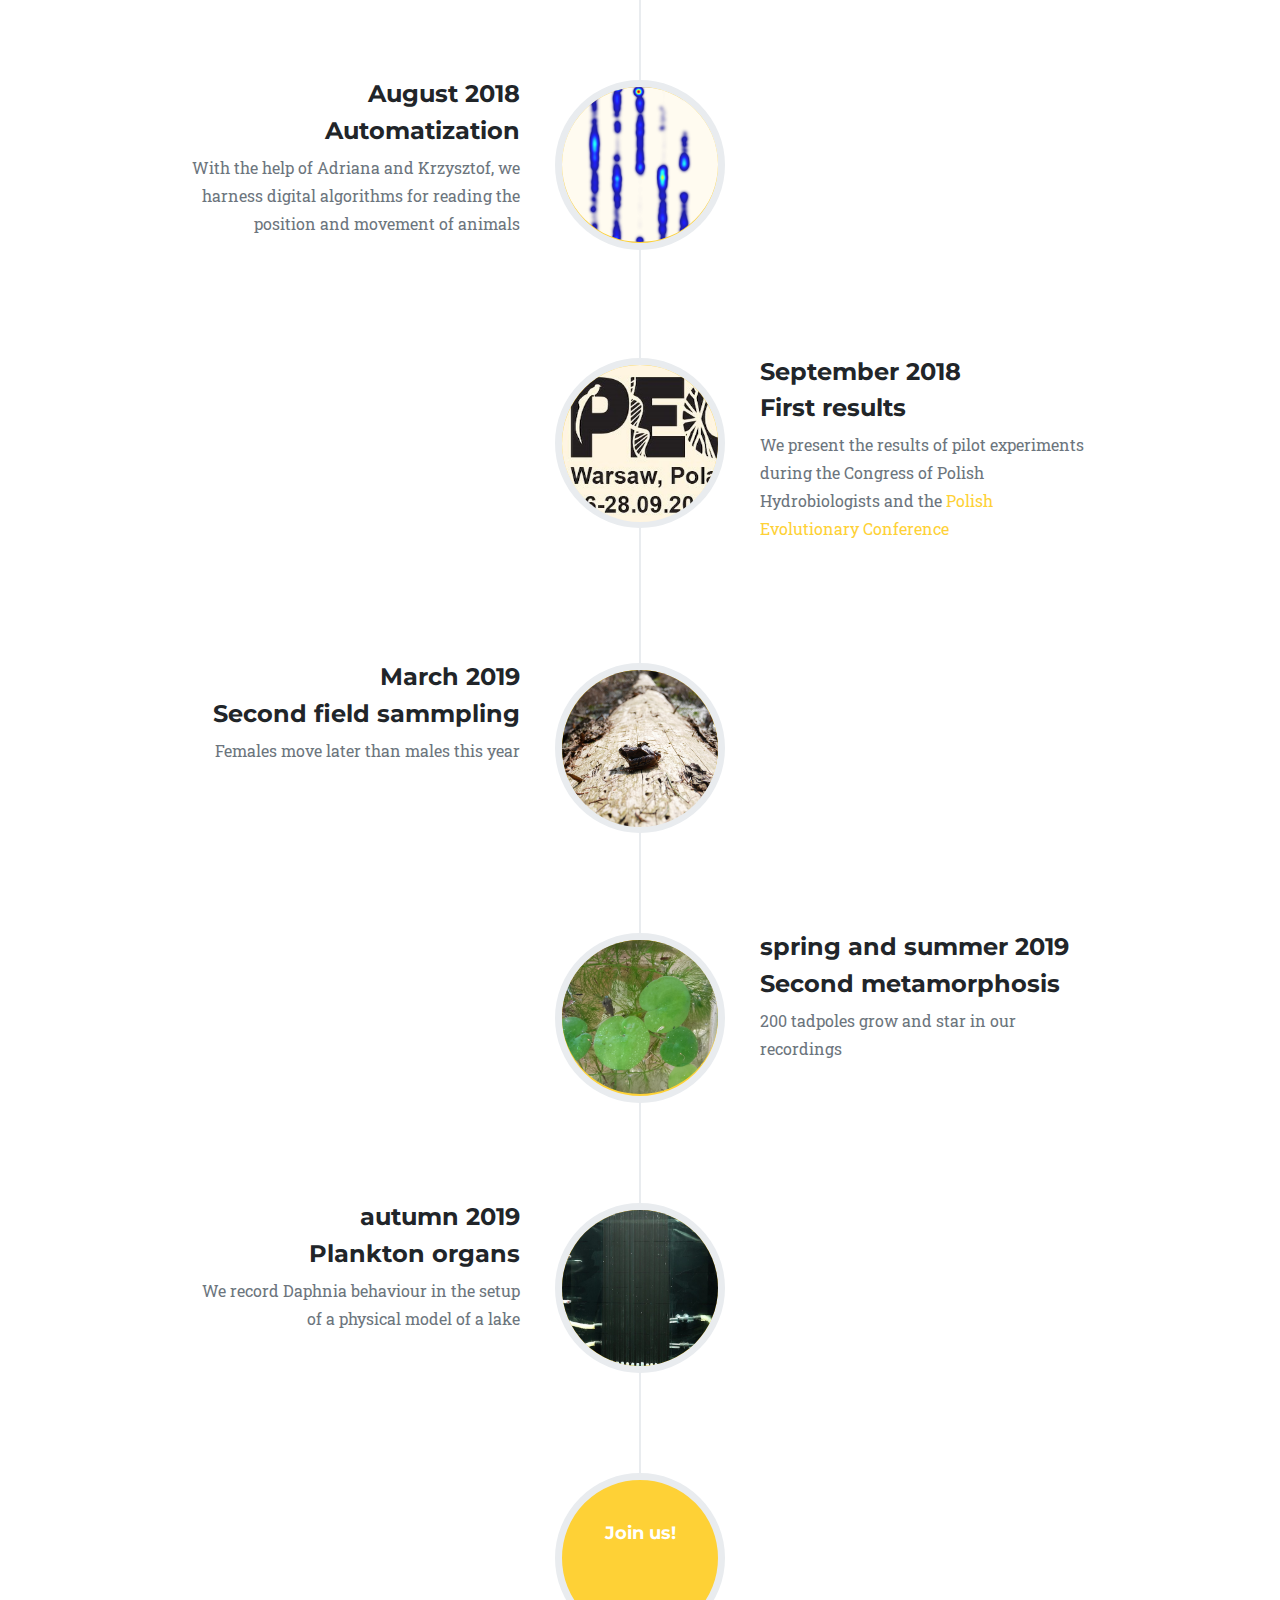
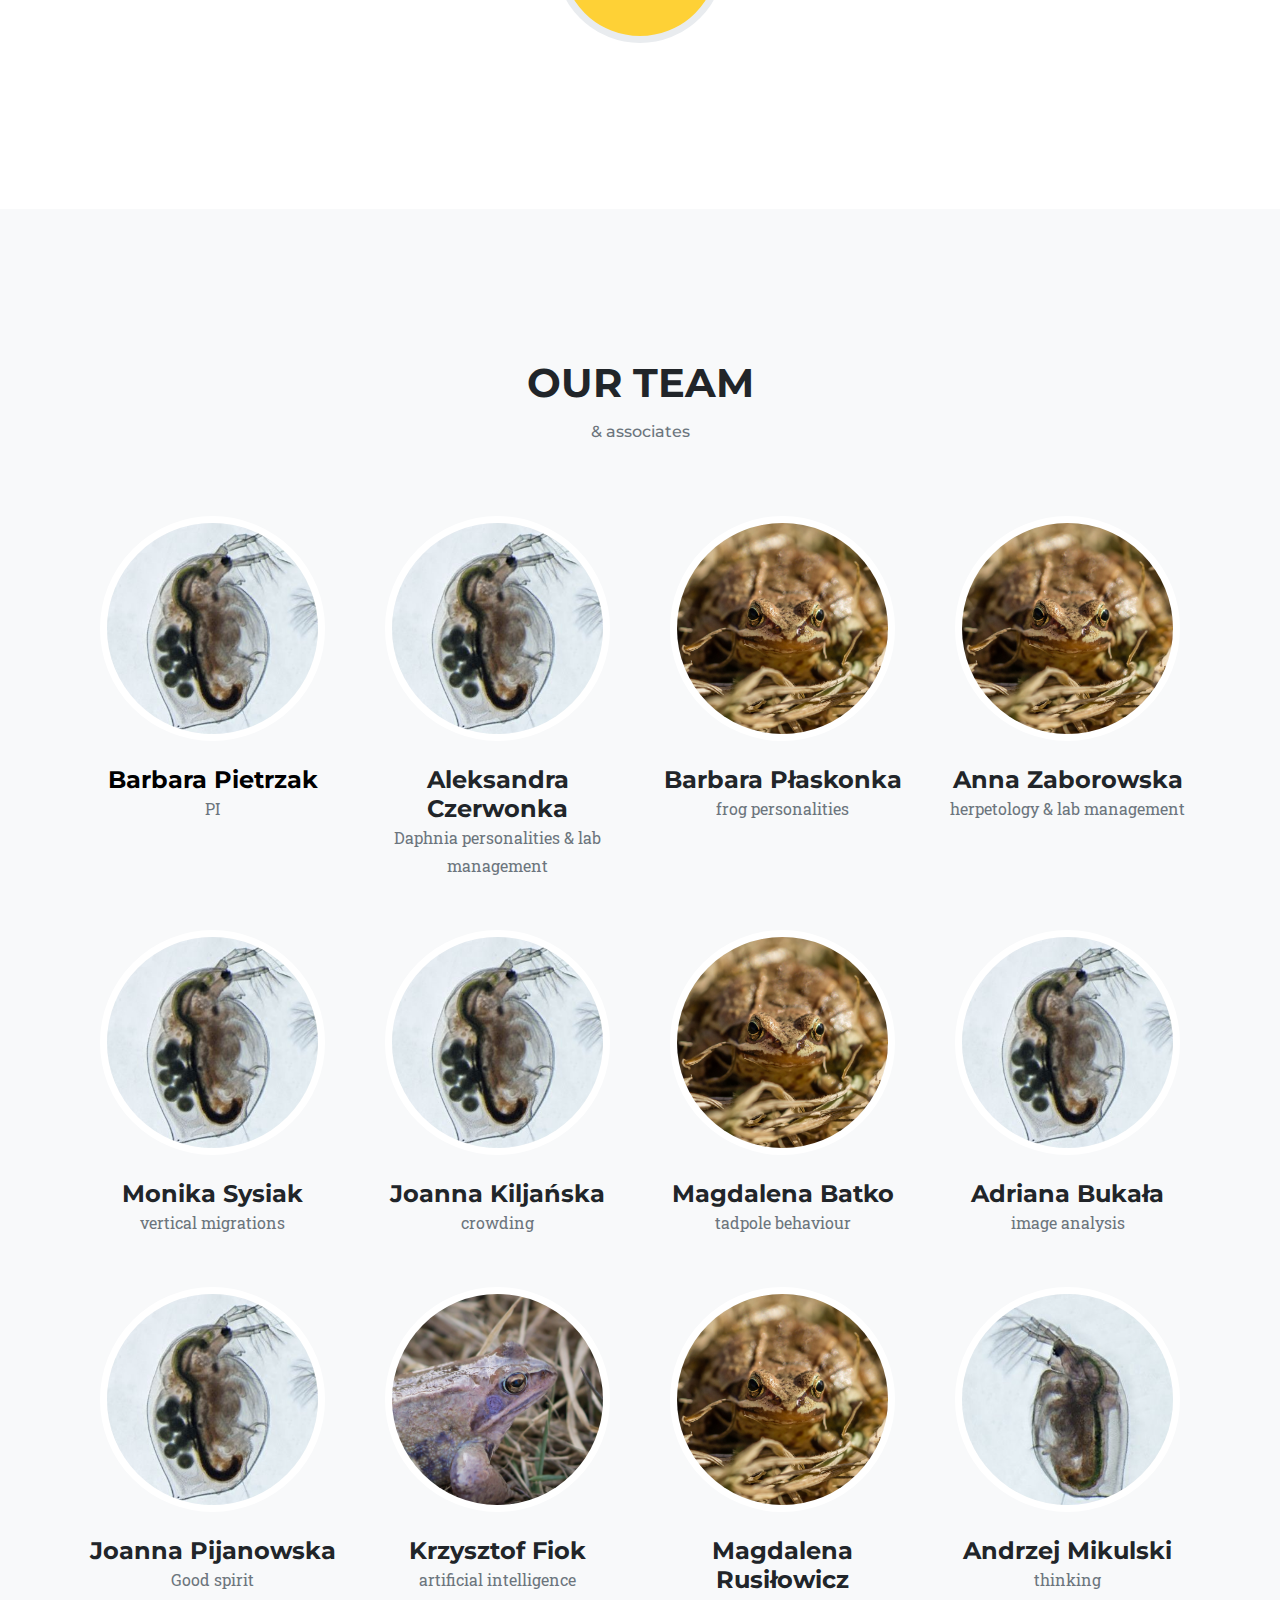
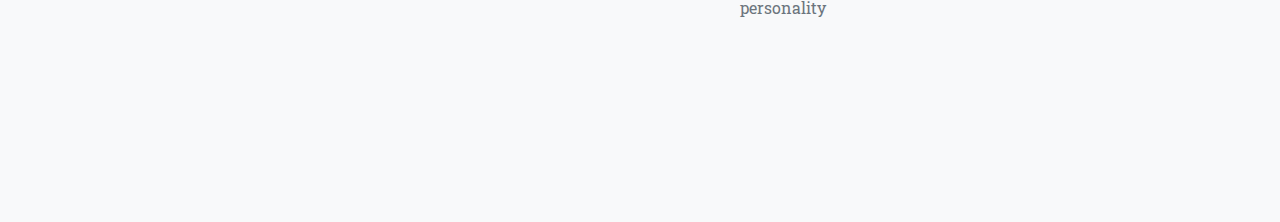
==== commit 65201c65: "minor style fixes" ====
--- a/index.html
+++ b/index.html
@@ -61,7 +61,7 @@
           <div class="intro-lead-in">Animal Behavioural Individualities Lab</div>
           <!-- <div class="intro-heading text-uppercase">Mabie</div> -->
         <!--  <div class="intro-lead-in">„Mechanisms of animal behavioural individuality emergence”</div>    -->
-          <a class="btn btn-primary btn-xl text-uppercase js-scroll-trigger" href="#services">About us</a>
+          <a class="btn btn-primary btn-xl text-uppercase js-scroll-trigger" id="head-btn" href="#services">About us</a>
         </div>
       </div>
     </header>
--- a/css/agency.min.css
+++ b/css/agency.min.css
@@ -3,4 +3,4 @@
  * Copyright 2013-2018 Start Bootstrap
  * Licensed under MIT (https://github.com/BlackrockDigital/startbootstrap-agency/blob/master/LICENSE)
  */body{overflow-x:hidden;font-family:'Roboto Slab','Helvetica Neue',Helvetica,Arial,sans-serif}p{line-height:1.75}a{color:#fed136}a:hover{color:#fec503}.text-primary{color:#fed136!important}h1,h2,h3,h4,h5,h6{font-weight:700;font-family:Montserrat,'Helvetica Neue',Helvetica,Arial,sans-serif}section{padding:100px 0}section h2.section-heading{font-size:40px;margin-top:0;margin-bottom:15px}
- section h3.section-subheading{font-size:16px;font-weight:500;margin-bottom:75px;text-transform:none;font-family: 'Montserrat', 'Helvetica Neue', Helvetica, Arial, sans-serif;}@media (min-width:768px){section{padding:150px 0}}.btn{font-family:Montserrat,'Helvetica Neue',Helvetica,Arial,sans-serif;font-weight:700}.btn-xl{font-size:18px;padding:20px 40px}.btn-primary{background-color:#fed136;border-color:#fed136}.btn-primary:active,.btn-primary:focus,.btn-primary:hover{background-color:#fec810!important;border-color:#fec810!important;color:#fff}.btn-primary:active,.btn-primary:focus{box-shadow:0 0 0 .2rem rgba(254,209,55,.5)!important}::-moz-selection{background:#fed136;text-shadow:none}::selection{background:#fed136;text-shadow:none}img::selection{background:0 0}img::-moz-selection{background:0 0}#mainNav{background-color:#212529}#mainNav .navbar-toggler{font-size:12px;right:0;padding:13px;text-transform:uppercase;color:#fff;border:0;background-color:#fed136;font-family:Montserrat,'Helvetica Neue',Helvetica,Arial,sans-serif}#mainNav .navbar-brand{color:#fed136;font-family:'Kaushan Script','Helvetica Neue',Helvetica,Arial,cursive}#mainNav .navbar-brand.active,#mainNav .navbar-brand:active,#mainNav .navbar-brand:focus,#mainNav .navbar-brand:hover{color:#fec503}#mainNav .navbar-nav .nav-item .nav-link{font-size:90%;font-weight:400;padding:.75em 0;letter-spacing:1px;color:#fff;font-family:Montserrat,'Helvetica Neue',Helvetica,Arial,sans-serif}#mainNav .navbar-nav .nav-item .nav-link.active,#mainNav .navbar-nav .nav-item .nav-link:hover{color:#fed136}@media (min-width:992px){#mainNav{padding-top:25px;padding-bottom:25px;-webkit-transition:padding-top .3s,padding-bottom .3s;-moz-transition:padding-top .3s,padding-bottom .3s;transition:padding-top .3s,padding-bottom .3s;border:none;background-color:transparent}#mainNav .navbar-brand{font-size:1.75em;-webkit-transition:all .3s;-moz-transition:all .3s;transition:all .3s}#mainNav .navbar-nav .nav-item .nav-link{padding:1.1em 1em!important}#mainNav.navbar-shrink{padding-top:0;padding-bottom:0;background-color:#212529}#mainNav.navbar-shrink .navbar-brand{font-size:1.25em;padding:12px 0}}header.masthead{text-align:center;color:#fff;background-image:url(../img/frog.jpg);background-repeat:no-repeat;background-attachment:scroll;background-position:center center;-webkit-background-size:cover;-moz-background-size:cover;-o-background-size:cover;background-size:cover}header.masthead .intro-text{padding-top:150px;padding-bottom:100px}header.masthead .intro-text .intro-lead-in{font-size:22px;font-style:italic;line-height:22px;margin-bottom:25px;font-family:'Droid Serif','Helvetica Neue',Helvetica,Arial,sans-serif}header.masthead .intro-text .intro-heading{font-size:50px;font-weight:700;line-height:50px;margin-bottom:25px;font-family:Montserrat,'Helvetica Neue',Helvetica,Arial,sans-serif}@media (min-width:768px){header.masthead .intro-text{padding-top:300px;padding-bottom:200px}header.masthead .intro-text .intro-lead-in{font-size:40px;font-style:italic;line-height:40px;margin-bottom:25px;font-family:'Droid Serif','Helvetica Neue',Helvetica,Arial,sans-serif}header.masthead .intro-text .intro-heading{font-size:75px;font-weight:700;line-height:75px;margin-bottom:50px;font-family:Montserrat,'Helvetica Neue',Helvetica,Arial,sans-serif}}.service-heading{margin:15px 0;text-transform:none}#portfolio .portfolio-item{right:0;margin:0 0 15px}#portfolio .portfolio-item .portfolio-link{position:relative;display:block;max-width:400px;margin:0 auto;cursor:pointer}#portfolio .portfolio-item .portfolio-link .portfolio-hover{position:absolute;width:100%;height:100%;-webkit-transition:all ease .5s;-moz-transition:all ease .5s;transition:all ease .5s;opacity:0;background:rgba(254,209,54,.9)}#portfolio .portfolio-item .portfolio-link .portfolio-hover:hover{opacity:1}#portfolio .portfolio-item .portfolio-link .portfolio-hover .portfolio-hover-content{font-size:20px;position:absolute;top:50%;width:100%;height:20px;margin-top:-12px;text-align:center;color:#fff}#portfolio .portfolio-item .portfolio-link .portfolio-hover .portfolio-hover-content i{margin-top:-12px}#portfolio .portfolio-item .portfolio-link .portfolio-hover .portfolio-hover-content h3,#portfolio .portfolio-item .portfolio-link .portfolio-hover .portfolio-hover-content h4{margin:0}#portfolio .portfolio-item .portfolio-caption{max-width:400px;margin:0 auto;padding:25px;text-align:center;background-color:#fff}#portfolio .portfolio-item .portfolio-caption h4{margin:0;text-transform:none}#portfolio .portfolio-item .portfolio-caption p{font-size:16px;font-style:italic;margin:0;font-family:'Droid Serif','Helvetica Neue',Helvetica,Arial,sans-serif}#portfolio *{z-index:2}@media (min-width:767px){#portfolio .portfolio-item{margin:0 0 30px}}.portfolio-modal{padding-right:0!important}.portfolio-modal .modal-dialog{margin:1rem;max-width:100vw}.portfolio-modal .modal-content{padding:100px 0;text-align:center}.portfolio-modal .modal-content h2{font-size:3em;margin-bottom:15px}.portfolio-modal .modal-content p{margin-bottom:30px}.portfolio-modal .modal-content p.item-intro{font-size:16px;font-style:italic;margin:20px 0 30px;font-family:'Droid Serif','Helvetica Neue',Helvetica,Arial,sans-serif}.portfolio-modal .modal-content ul.list-inline{margin-top:0;margin-bottom:30px}.portfolio-modal .modal-content img{margin-bottom:30px}.portfolio-modal .modal-content button{cursor:pointer}.portfolio-modal .close-modal{position:absolute;top:25px;right:25px;width:75px;height:75px;cursor:pointer;background-color:transparent}.portfolio-modal .close-modal:hover{opacity:.3}.portfolio-modal .close-modal .lr{z-index:1051;width:1px;height:75px;margin-left:35px;-webkit-transform:rotate(45deg);-ms-transform:rotate(45deg);transform:rotate(45deg);background-color:#212529}.portfolio-modal .close-modal .lr .rl{z-index:1052;width:1px;height:75px;-webkit-transform:rotate(90deg);-ms-transform:rotate(90deg);transform:rotate(90deg);background-color:#212529}.timeline{position:relative;padding:0;list-style:none}.timeline:before{position:absolute;top:0;bottom:0;left:40px;width:2px;margin-left:-1.5px;content:'';background-color:#e9ecef}.timeline>li{position:relative;min-height:50px;margin-bottom:50px}.timeline>li:after,.timeline>li:before{display:table;content:' '}.timeline>li:after{clear:both}.timeline>li .timeline-panel{position:relative;float:right;width:100%;padding:0 20px 0 100px;text-align:left}.timeline>li .timeline-panel:before{right:auto;left:-15px;border-right-width:15px;border-left-width:0}.timeline>li .timeline-panel:after{right:auto;left:-14px;border-right-width:14px;border-left-width:0}.timeline>li .timeline-image{position:absolute;z-index:100;left:0;width:80px;height:80px;margin-left:0;text-align:center;color:#fff;border:7px solid #e9ecef;border-radius:100%;background-color:#fed136}.timeline>li .timeline-image h4{font-size:10px;line-height:14px;margin-top:12px}.timeline>li.timeline-inverted>.timeline-panel{float:right;padding:0 20px 0 100px;text-align:left}.timeline>li.timeline-inverted>.timeline-panel:before{right:auto;left:-15px;border-right-width:15px;border-left-width:0}.timeline>li.timeline-inverted>.timeline-panel:after{right:auto;left:-14px;border-right-width:14px;border-left-width:0}.timeline>li:last-child{margin-bottom:0}.timeline .timeline-heading h4{margin-top:0;color:inherit}.timeline .timeline-heading h4.subheading{text-transform:none}.timeline .timeline-body>p,.timeline .timeline-body>ul{margin-bottom:0}@media (min-width:768px){.timeline:before{left:50%}.timeline>li{min-height:100px;margin-bottom:100px}.timeline>li .timeline-panel{float:left;width:41%;padding:0 20px 20px 30px;text-align:right}.timeline>li .timeline-image{left:50%;width:100px;height:100px;margin-left:-50px}.timeline>li .timeline-image h4{font-size:13px;line-height:18px;margin-top:16px}.timeline>li.timeline-inverted>.timeline-panel{float:right;padding:0 30px 20px 20px;text-align:left}}@media (min-width:992px){.timeline>li{min-height:150px}.timeline>li .timeline-panel{padding:0 20px 20px}.timeline>li .timeline-image{width:150px;height:150px;margin-left:-75px}.timeline>li .timeline-image h4{font-size:18px;line-height:26px;margin-top:30px}.timeline>li.timeline-inverted>.timeline-panel{padding:0 20px 20px}}@media (min-width:1200px){.timeline>li{min-height:170px}.timeline>li .timeline-panel{padding:0 20px 20px 100px}.timeline>li .timeline-image{width:170px;height:170px;margin-left:-85px}.timeline>li .timeline-image h4{margin-top:40px}.timeline>li.timeline-inverted>.timeline-panel{padding:0 100px 20px 20px}}.team-member{margin-bottom:50px;text-align:center}.team-member img{width:225px;height:225px;border:7px solid #fff}.team-member h4{margin-top:25px;margin-bottom:0;text-transform:none}.team-member p{margin-top:0}section#contact{background-color:#212529;background-image:url(../img/map-image.png);background-repeat:no-repeat;background-position:center}section#contact .section-heading{color:#fff}section#contact .form-group{margin-bottom:25px}section#contact .form-group input,section#contact .form-group textarea{padding:20px}section#contact .form-group input.form-control{height:auto}section#contact .form-group textarea.form-control{height:248px}section#contact .form-control:focus{border-color:#fed136;box-shadow:none}section#contact ::-webkit-input-placeholder{font-weight:700;color:#ced4da;font-family:Montserrat,'Helvetica Neue',Helvetica,Arial,sans-serif}section#contact :-moz-placeholder{font-weight:700;color:#ced4da;font-family:Montserrat,'Helvetica Neue',Helvetica,Arial,sans-serif}section#contact ::-moz-placeholder{font-weight:700;color:#ced4da;font-family:Montserrat,'Helvetica Neue',Helvetica,Arial,sans-serif}section#contact :-ms-input-placeholder{font-weight:700;color:#ced4da;font-family:Montserrat,'Helvetica Neue',Helvetica,Arial,sans-serif}footer{padding:25px 0;text-align:center}footer span.copyright{font-size:90%;line-height:40px;text-transform:none;font-family:Montserrat,'Helvetica Neue',Helvetica,Arial,sans-serif}footer ul.quicklinks{font-size:90%;line-height:40px;margin-bottom:0;text-transform:none;font-family:Montserrat,'Helvetica Neue',Helvetica,Arial,sans-serif}ul.social-buttons{margin-bottom:0}ul.social-buttons li a{font-size:20px;line-height:40px;display:block;width:40px;height:40px;-webkit-transition:all .3s;-moz-transition:all .3s;transition:all .3s;color:#fff;border-radius:100%;outline:0;background-color:#212529}ul.social-buttons li a:active,ul.social-buttons li a:focus,ul.social-buttons li a:hover{background-color:#fed136}
+ section h3.section-subheading{font-size:16px;font-weight:500;margin-bottom:75px;text-transform:none;font-family: 'Montserrat', 'Helvetica Neue', Helvetica, Arial, sans-serif;}@media (min-width:768px){section{padding:150px 0}}.btn{font-family:Montserrat,'Helvetica Neue',Helvetica,Arial,sans-serif;font-weight:700}.btn-xl{font-size:18px;padding:20px 40px}.btn-primary{background-color:#fed136;border-color:#fed136}.btn-primary:active,.btn-primary:focus,.btn-primary:hover{background-color:#fec810!important;border-color:#fec810!important;color:#fff}.btn-primary:active,.btn-primary:focus{box-shadow:0 0 0 .2rem rgba(254,209,55,.5)!important}::-moz-selection{background:#fed136;text-shadow:none}::selection{background:#fed136;text-shadow:none}img::selection{background:0 0}img::-moz-selection{background:0 0}#mainNav{background-color:#212529}#mainNav .navbar-toggler{font-size:12px;right:0;padding:13px;text-transform:uppercase;color:#fff;border:0;background-color:#fed136;font-family:Montserrat,'Helvetica Neue',Helvetica,Arial,sans-serif}#mainNav .navbar-brand{color:#fed136;font-family:'Kaushan Script','Helvetica Neue',Helvetica,Arial,cursive}#mainNav .navbar-brand.active,#mainNav .navbar-brand:active,#mainNav .navbar-brand:focus,#mainNav .navbar-brand:hover{color:#fec503}#mainNav .navbar-nav .nav-item .nav-link{font-size:90%;font-weight:400;padding:.75em 0;letter-spacing:1px;color:#fff;font-family:Montserrat,'Helvetica Neue',Helvetica,Arial,sans-serif}#mainNav .navbar-nav .nav-item .nav-link.active,#mainNav .navbar-nav .nav-item .nav-link:hover{color:#fed136}@media (min-width:992px){#mainNav{padding-top:25px;padding-bottom:25px;-webkit-transition:padding-top .3s,padding-bottom .3s;-moz-transition:padding-top .3s,padding-bottom .3s;transition:padding-top .3s,padding-bottom .3s;border:none;background-color:transparent}#mainNav .navbar-brand{font-size:1.75em;-webkit-transition:all .3s;-moz-transition:all .3s;transition:all .3s}#mainNav .navbar-nav .nav-item .nav-link{padding:1.1em 1em!important}#mainNav.navbar-shrink{padding-top:0;padding-bottom:0;background-color:#212529}#mainNav.navbar-shrink .navbar-brand{font-size:1.25em;padding:12px 0}}header.masthead{text-align:center;color:#fff;background-image:url(../img/frog.jpg);background-repeat:no-repeat;background-attachment:scroll;background-position:center 30%;-webkit-background-size:cover;-moz-background-size:cover;-o-background-size:cover;background-size:cover}header.masthead .intro-text{padding-top:150px;padding-bottom:100px}header.masthead .intro-text .intro-lead-in{position:relative;top: -150px;font-size:22px;font-style:italic;line-height:22px;margin-bottom:25px;font-family:'Droid Serif','Helvetica Neue',Helvetica,Arial,sans-serif;}@media (max-width:776px){header.masthead .intro-text .intro-lead-in{top:-50px;}}@media (max-width:406px){header.masthead .intro-text .intro-lead-in{top:-70px;}}header.masthead .intro-text .intro-heading{font-size:50px;font-weight:700;line-height:50px;margin-bottom:25px;font-family:Montserrat,'Helvetica Neue',Helvetica,Arial,sans-serif}@media (min-width:768px){header.masthead .intro-text{padding-top:300px;padding-bottom:200px}header.masthead .intro-text .intro-lead-in{font-size:40px;font-style:italic;line-height:40px;margin-bottom:25px;font-family:'Droid Serif','Helvetica Neue',Helvetica,Arial,sans-serif}header.masthead .intro-text .intro-heading{font-size:75px;font-weight:700;line-height:75px;margin-bottom:50px;font-family:Montserrat,'Helvetica Neue',Helvetica,Arial,sans-serif}}.service-heading{margin:15px 0;text-transform:none}#portfolio .portfolio-item{right:0;margin:0 0 15px}#portfolio .portfolio-item .portfolio-link{position:relative;display:block;max-width:400px;margin:0 auto;cursor:pointer}#portfolio .portfolio-item .portfolio-link .portfolio-hover{position:absolute;width:100%;height:100%;-webkit-transition:all ease .5s;-moz-transition:all ease .5s;transition:all ease .5s;opacity:0;background:rgba(254,209,54,.9)}#portfolio .portfolio-item .portfolio-link .portfolio-hover:hover{opacity:1}#portfolio .portfolio-item .portfolio-link .portfolio-hover .portfolio-hover-content{font-size:20px;position:absolute;top:50%;width:100%;height:20px;margin-top:-12px;text-align:center;color:#fff}#portfolio .portfolio-item .portfolio-link .portfolio-hover .portfolio-hover-content i{margin-top:-12px}#portfolio .portfolio-item .portfolio-link .portfolio-hover .portfolio-hover-content h3,#portfolio .portfolio-item .portfolio-link .portfolio-hover .portfolio-hover-content h4{margin:0}#portfolio .portfolio-item .portfolio-caption{max-width:400px;margin:0 auto;padding:25px;text-align:center;background-color:#fff}#portfolio .portfolio-item .portfolio-caption h4{margin:0;text-transform:none}#portfolio .portfolio-item .portfolio-caption p{font-size:16px;font-style:italic;margin:0;font-family:'Droid Serif','Helvetica Neue',Helvetica,Arial,sans-serif}#portfolio *{z-index:2}@media (min-width:767px){#portfolio .portfolio-item{margin:0 0 30px}}.portfolio-modal{padding-right:0!important}.portfolio-modal .modal-dialog{margin:1rem;max-width:100vw}.portfolio-modal .modal-content{padding:100px 0;text-align:center}.portfolio-modal .modal-content h2{font-size:3em;margin-bottom:15px}.portfolio-modal .modal-content p{margin-bottom:30px}.portfolio-modal .modal-content p.item-intro{font-size:16px;font-style:italic;margin:20px 0 30px;font-family:'Droid Serif','Helvetica Neue',Helvetica,Arial,sans-serif}.portfolio-modal .modal-content ul.list-inline{margin-top:0;margin-bottom:30px}.portfolio-modal .modal-content img{margin-bottom:30px}.portfolio-modal .modal-content button{cursor:pointer}.portfolio-modal .close-modal{position:absolute;top:25px;right:25px;width:75px;height:75px;cursor:pointer;background-color:transparent}.portfolio-modal .close-modal:hover{opacity:.3}.portfolio-modal .close-modal .lr{z-index:1051;width:1px;height:75px;margin-left:35px;-webkit-transform:rotate(45deg);-ms-transform:rotate(45deg);transform:rotate(45deg);background-color:#212529}.portfolio-modal .close-modal .lr .rl{z-index:1052;width:1px;height:75px;-webkit-transform:rotate(90deg);-ms-transform:rotate(90deg);transform:rotate(90deg);background-color:#212529}.timeline{position:relative;padding:0;list-style:none}.timeline:before{position:absolute;top:0;bottom:0;left:40px;width:2px;margin-left:-1.5px;content:'';background-color:#e9ecef}.timeline>li{position:relative;min-height:50px;margin-bottom:50px}.timeline>li:after,.timeline>li:before{display:table;content:' '}.timeline>li:after{clear:both}.timeline>li .timeline-panel{position:relative;float:right;width:100%;padding:0 20px 0 100px;text-align:left}.timeline>li .timeline-panel:before{right:auto;left:-15px;border-right-width:15px;border-left-width:0}.timeline>li .timeline-panel:after{right:auto;left:-14px;border-right-width:14px;border-left-width:0}.timeline>li .timeline-image{position:absolute;z-index:100;left:0;width:80px;height:80px;margin-left:0;text-align:center;color:#fff;border:7px solid #e9ecef;border-radius:100%;background-color:#fed136}.timeline>li .timeline-image h4{font-size:10px;line-height:14px;margin-top:12px}.timeline>li.timeline-inverted>.timeline-panel{float:right;padding:0 20px 0 100px;text-align:left}.timeline>li.timeline-inverted>.timeline-panel:before{right:auto;left:-15px;border-right-width:15px;border-left-width:0}.timeline>li.timeline-inverted>.timeline-panel:after{right:auto;left:-14px;border-right-width:14px;border-left-width:0}.timeline>li:last-child{margin-bottom:0}.timeline .timeline-heading h4{margin-top:0;color:inherit}.timeline .timeline-heading h4.subheading{text-transform:none}.timeline .timeline-body>p,.timeline .timeline-body>ul{margin-bottom:0}@media (min-width:768px){.timeline:before{left:50%}.timeline>li{min-height:100px;margin-bottom:100px}.timeline>li .timeline-panel{float:left;width:41%;padding:0 20px 20px 30px;text-align:right}.timeline>li .timeline-image{left:50%;width:100px;height:100px;margin-left:-50px}.timeline>li .timeline-image h4{font-size:13px;line-height:18px;margin-top:16px}.timeline>li.timeline-inverted>.timeline-panel{float:right;padding:0 30px 20px 20px;text-align:left}}@media (min-width:992px){.timeline>li{min-height:150px}.timeline>li .timeline-panel{padding:0 20px 20px}.timeline>li .timeline-image{width:150px;height:150px;margin-left:-75px}.timeline>li .timeline-image h4{font-size:18px;line-height:26px;margin-top:30px}.timeline>li.timeline-inverted>.timeline-panel{padding:0 20px 20px}}@media (min-width:1200px){.timeline>li{min-height:170px}.timeline>li .timeline-panel{padding:0 20px 20px 100px}.timeline>li .timeline-image{width:170px;height:170px;margin-left:-85px}.timeline>li .timeline-image h4{margin-top:40px}.timeline>li.timeline-inverted>.timeline-panel{padding:0 100px 20px 20px}}.team-member{margin-bottom:50px;text-align:center}.team-member img{width:225px;height:225px;border:7px solid #fff}.team-member h4{margin-top:25px;margin-bottom:0;text-transform:none}.team-member p{margin-top:0}section#contact{background-color:#212529;background-image:url(../img/map-image.png);background-repeat:no-repeat;background-position:center}section#contact .section-heading{color:#fff}section#contact .form-group{margin-bottom:25px}section#contact .form-group input,section#contact .form-group textarea{padding:20px}section#contact .form-group input.form-control{height:auto}section#contact .form-group textarea.form-control{height:248px}section#contact .form-control:focus{border-color:#fed136;box-shadow:none}section#contact ::-webkit-input-placeholder{font-weight:700;color:#ced4da;font-family:Montserrat,'Helvetica Neue',Helvetica,Arial,sans-serif}section#contact :-moz-placeholder{font-weight:700;color:#ced4da;font-family:Montserrat,'Helvetica Neue',Helvetica,Arial,sans-serif}section#contact ::-moz-placeholder{font-weight:700;color:#ced4da;font-family:Montserrat,'Helvetica Neue',Helvetica,Arial,sans-serif}section#contact :-ms-input-placeholder{font-weight:700;color:#ced4da;font-family:Montserrat,'Helvetica Neue',Helvetica,Arial,sans-serif}footer{padding:25px 0;text-align:center}footer span.copyright{font-size:90%;line-height:40px;text-transform:none;font-family:Montserrat,'Helvetica Neue',Helvetica,Arial,sans-serif}footer ul.quicklinks{font-size:90%;line-height:40px;margin-bottom:0;text-transform:none;font-family:Montserrat,'Helvetica Neue',Helvetica,Arial,sans-serif}ul.social-buttons{margin-bottom:0}ul.social-buttons li a{font-size:20px;line-height:40px;display:block;width:40px;height:40px;-webkit-transition:all .3s;-moz-transition:all .3s;transition:all .3s;color:#fff;border-radius:100%;outline:0;background-color:#212529}ul.social-buttons li a:active,ul.social-buttons li a:focus,ul.social-buttons li a:hover{background-color:#fed136}
